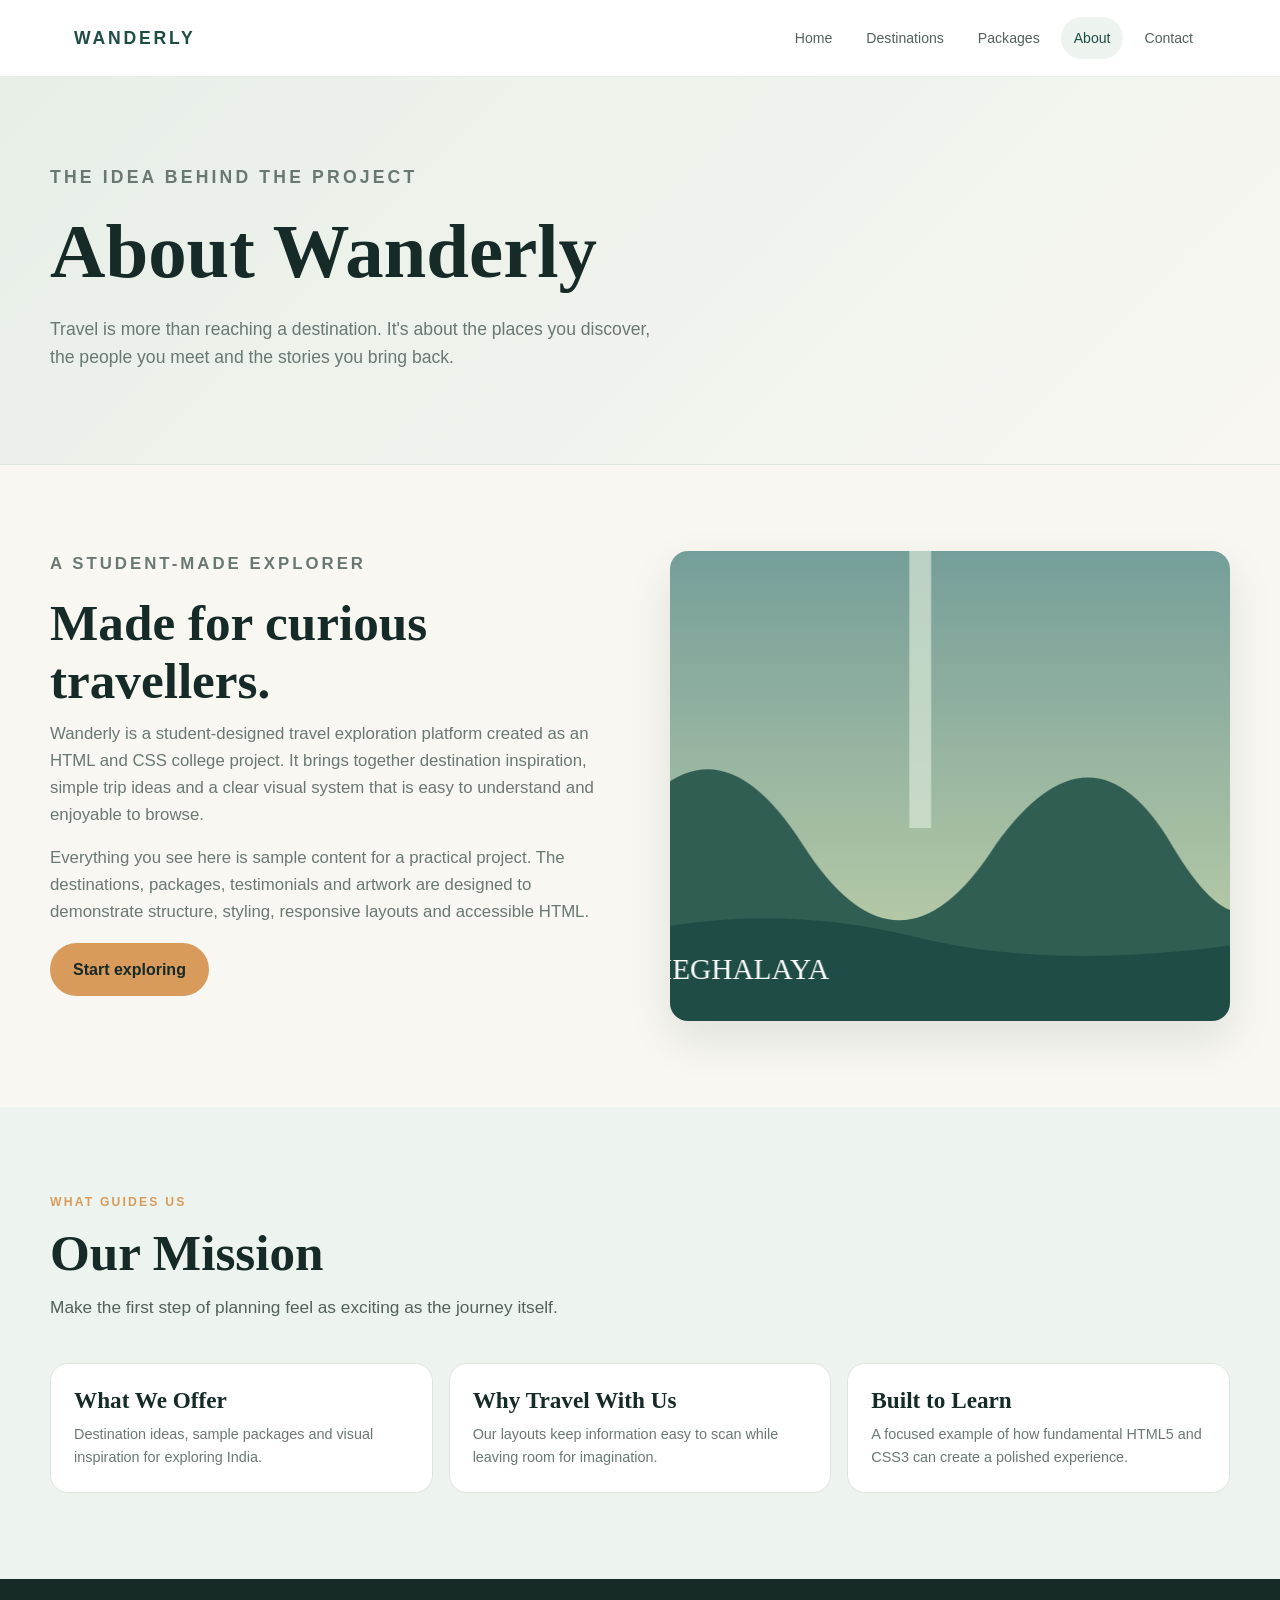
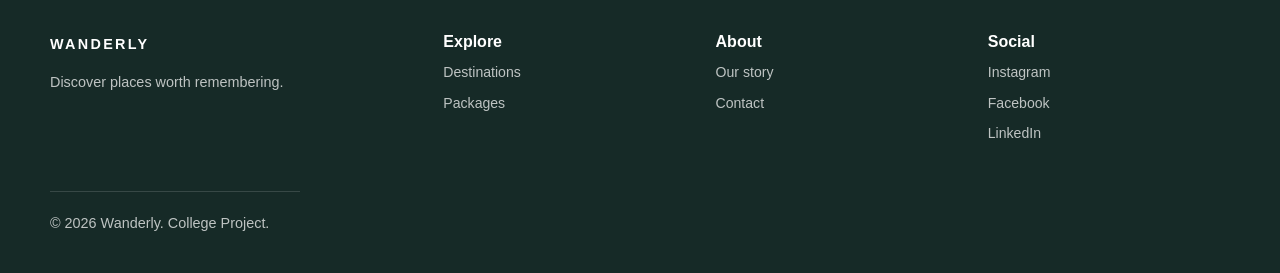
==== about.html @ ec9c9dff "Add Wanderly travel website" ====
<!DOCTYPE html>
<html lang="en">
<head><meta charset="UTF-8"><meta name="viewport" content="width=device-width, initial-scale=1.0"><meta name="description" content="Learn about the student-designed Wanderly travel exploration project."><title>About Wanderly | Wanderly</title><link rel="stylesheet" href="css/style.css"></head>
<body>
<header class="site-header"><nav class="navbar" aria-label="Main navigation"><a class="brand" href="index.html">WANDERLY</a><ul class="nav-links"><li><a href="index.html">Home</a></li><li><a href="destinations.html">Destinations</a></li><li><a href="packages.html">Packages</a></li><li><a class="active" href="about.html">About</a></li><li><a href="contact.html">Contact</a></li></ul></nav></header>
<main><section class="page-banner"><div class="container"><p class="eyebrow">The idea behind the project</p><h1>About Wanderly</h1><p>Travel is more than reaching a destination. It's about the places you discover, the people you meet and the stories you bring back.</p></div></section>
<section class="section"><div class="container about-grid"><div class="story-copy"><p class="eyebrow">A student-made explorer</p><h2>Made for curious travellers.</h2><p>Wanderly is a student-designed travel exploration platform created as an HTML and CSS college project. It brings together destination inspiration, simple trip ideas and a clear visual system that is easy to understand and enjoyable to browse.</p><p>Everything you see here is sample content for a practical project. The destinations, packages, testimonials and artwork are designed to demonstrate structure, styling, responsive layouts and accessible HTML.</p><a class="button" href="destinations.html">Start exploring</a></div><div class="about-image" role="img" aria-label="Illustrated placeholder artwork of a green mountain landscape"></div></div></section>
<section class="section" style="background:#edf3ee"><div class="container"><div class="section-heading"><p class="eyebrow">What guides us</p><h2>Our Mission</h2><p class="lead">Make the first step of planning feel as exciting as the journey itself.</p></div><div class="simple-cards"><article class="simple-card"><h3>What We Offer</h3><p>Destination ideas, sample packages and visual inspiration for exploring India.</p></article><article class="simple-card"><h3>Why Travel With Us</h3><p>Our layouts keep information easy to scan while leaving room for imagination.</p></article><article class="simple-card"><h3>Built to Learn</h3><p>A focused example of how fundamental HTML5 and CSS3 can create a polished experience.</p></article></div></div></section>
</main>
<footer class="site-footer"><div class="container"><div class="footer-grid"><div><p class="footer-brand">WANDERLY</p><p>Discover places worth remembering.</p></div><div><h3>Explore</h3><ul><li><a href="destinations.html">Destinations</a></li><li><a href="packages.html">Packages</a></li></ul></div><div><h3>About</h3><ul><li><a href="about.html">Our story</a></li><li><a href="contact.html">Contact</a></li></ul></div><div><h3>Social</h3><ul><li><a href="#">Instagram</a></li><li><a href="#">Facebook</a></li><li><a href="#">LinkedIn</a></li></ul></div></div><p class="copyright">© 2026 Wanderly. College Project.</p></div></footer>
</body></html>
---- css/style.css ----
:root {
  --primary: #1F4D45;
  --dark: #162A27;
  --accent: #D89B5B;
  --background: #F8F7F2;
  --text: #263330;
  --white: #FFFFFF;
  --muted: #6A7872;
  --line: #DDE4DE;
  --shadow: 0 18px 45px rgba(22, 42, 39, 0.10);
  --radius: 18px;
}

* { box-sizing: border-box; }
html { scroll-behavior: smooth; }
body {
  margin: 0;
  background: var(--background);
  color: var(--text);
  font-family: "Trebuchet MS", Arial, sans-serif;
  line-height: 1.6;
}
a { color: inherit; text-decoration: none; }
img { display: block; max-width: 100%; }
button, input, select, textarea { font: inherit; }
button, .button { cursor: pointer; }
.visually-hidden { position: absolute; width: 1px; height: 1px; padding: 0; margin: -1px; overflow: hidden; clip: rect(0, 0, 0, 0); white-space: nowrap; border: 0; }
:focus-visible { outline: 3px solid var(--accent); outline-offset: 3px; }

.site-header {
  position: relative;
  z-index: 10;
  background: var(--white);
  border-bottom: 1px solid rgba(31, 77, 69, 0.10);
}
.navbar {
  max-width: 1180px;
  min-height: 76px;
  padding: 0 24px;
  margin: auto;
  display: flex;
  align-items: center;
  justify-content: space-between;
  gap: 24px;
}
.brand {
  color: var(--primary);
  font-size: 1.1rem;
  font-weight: bold;
  letter-spacing: .16em;
}
.nav-links { display: flex; align-items: center; gap: 8px; list-style: none; padding: 0; margin: 0; }
.nav-links a { display: block; padding: 10px 13px; color: #53625d; font-size: .88rem; border-radius: 999px; transition: background .2s, color .2s; }
.nav-links a:hover, .nav-links a.active { color: var(--primary); background: #edf3ee; }

.container { width: min(1180px, calc(100% - 48px)); margin: auto; }
.section { padding: 86px 0; }
.section-heading { max-width: 660px; margin-bottom: 34px; }
.eyebrow { color: var(--accent); font-size: .76rem; font-weight: bold; letter-spacing: .18em; text-transform: uppercase; }
h1, h2, h3, p { margin-top: 0; }
h1, h2, h3 { color: var(--dark); font-family: Georgia, "Times New Roman", serif; line-height: 1.12; }
h1 { font-size: clamp(2.6rem, 6vw, 5.5rem); margin-bottom: 20px; }
h2 { font-size: clamp(2rem, 4vw, 3.3rem); margin-bottom: 12px; }
h3 { font-size: 1.45rem; margin-bottom: 10px; }
.lead { color: #52615b; font-size: 1.08rem; }
.muted { color: var(--muted); }
.button { display: inline-block; border: 1px solid transparent; border-radius: 999px; padding: 13px 22px; background: var(--accent); color: var(--dark); font-weight: bold; transition: transform .2s, box-shadow .2s, background .2s; }
.button:hover { transform: translateY(-2px); box-shadow: 0 9px 20px rgba(216, 155, 91, .28); background: #e7ab6a; }
.button.secondary { color: var(--primary); background: transparent; border-color: rgba(31, 77, 69, .28); }
.button.secondary:hover { background: #edf3ee; box-shadow: none; }

.hero {
  min-height: 650px;
  display: flex;
  align-items: center;
  color: var(--white);
  background: linear-gradient(90deg, rgba(12, 35, 31, .84), rgba(12, 35, 31, .28)), url("../images/hero.svg") center/cover;
}
.hero h1, .hero h2 { color: var(--white); max-width: 720px; }
.hero p { max-width: 570px; color: rgba(255,255,255,.84); font-size: 1.15rem; }
.hero .eyebrow { color: #f0c18f; }
.hero-actions { display: flex; align-items: center; flex-wrap: wrap; gap: 12px; margin-top: 30px; }
.hero-actions .secondary { color: var(--white); border-color: rgba(255,255,255,.45); }

.quick-explore { position: relative; margin-top: -48px; z-index: 2; }
.explore-form { display: grid; grid-template-columns: 1.4fr 1fr auto; gap: 12px; padding: 14px; background: var(--white); border-radius: var(--radius); box-shadow: var(--shadow); }
.field, .explore-form label { display: block; }
.field span, .explore-form label span { display: block; margin-bottom: 6px; color: var(--muted); font-size: .78rem; font-weight: bold; }
input, select, textarea { width: 100%; min-height: 48px; padding: 11px 13px; color: var(--text); background: var(--white); border: 1px solid #ccd8d0; border-radius: 10px; }
textarea { min-height: 132px; resize: vertical; }
input:hover, select:hover, textarea:hover { border-color: var(--primary); }
.explore-form .button { align-self: end; min-height: 48px; }

.card-grid { display: grid; grid-template-columns: repeat(3, 1fr); gap: 22px; }
.destination-card, .package-card, .feature-card, .testimonial-card, .contact-card { background: var(--white); border: 1px solid rgba(31,77,69,.08); border-radius: var(--radius); box-shadow: 0 8px 24px rgba(22,42,39,.05); overflow: hidden; transition: transform .25s, box-shadow .25s; }
.destination-card:hover, .package-card:hover { transform: translateY(-7px); box-shadow: var(--shadow); }
.card-image { width: 100%; aspect-ratio: 1.4 / 1; object-fit: cover; transition: transform .35s; }
.destination-card:hover .card-image { transform: scale(1.04); }
.card-body { padding: 21px; }
.card-body h3 { margin-bottom: 5px; }
.card-body p { color: var(--muted); font-size: .93rem; }
.card-meta { display: flex; align-items: center; justify-content: space-between; gap: 12px; margin-top: 18px; }
.category { color: var(--primary); font-size: .76rem; font-weight: bold; letter-spacing: .08em; text-transform: uppercase; }
.text-link { color: var(--primary); font-weight: bold; font-size: .9rem; }
.text-link:hover { color: var(--accent); }

.feature-grid { display: grid; grid-template-columns: repeat(4, 1fr); gap: 16px; }
.feature-card { padding: 26px 22px; }
.feature-icon { width: 42px; height: 42px; display: grid; place-items: center; margin-bottom: 20px; border-radius: 50%; background: #edf3ee; font-size: 1.2rem; }
.feature-card p { color: var(--muted); font-size: .9rem; }

.experience-grid { display: grid; grid-template-columns: 1.4fr 1fr 1fr; grid-template-rows: 230px 230px; gap: 16px; }
.experience-card { position: relative; min-height: 180px; display: flex; align-items: end; padding: 24px; color: var(--white); overflow: hidden; border-radius: var(--radius); background: center/cover; }
.experience-card::before { content: ""; position: absolute; inset: 0; background: linear-gradient(0deg, rgba(12,35,31,.82), rgba(12,35,31,0)); }
.experience-card > div { position: relative; z-index: 1; }
.experience-card h3 { color: var(--white); margin-bottom: 4px; }
.experience-card p { margin-bottom: 0; color: rgba(255,255,255,.8); font-size: .9rem; }
.experience-card:first-child { grid-row: span 2; background-image: url("../images/ladakh.svg"); }
.experience-card:nth-child(2) { background-image: url("../images/goa.svg"); }
.experience-card:nth-child(3) { background-image: url("../images/rajasthan.svg"); }
.experience-card:nth-child(4) { background-image: url("../images/kerala.svg"); }

.gallery-grid { display: grid; grid-template-columns: 1.2fr .8fr .8fr; grid-auto-rows: 180px; gap: 14px; }
.gallery-item { overflow: hidden; border-radius: 14px; background: var(--primary); }
.gallery-item img { width: 100%; height: 100%; object-fit: cover; transition: transform .3s; }
.gallery-item:hover img { transform: scale(1.05); }
.gallery-item.tall { grid-row: span 2; }
.gallery-item.wide { grid-column: span 2; }

.testimonial-grid { display: grid; grid-template-columns: repeat(3, 1fr); gap: 20px; }
.testimonial-card { padding: 28px; }
.quote { color: var(--dark); font: 1.15rem/1.45 Georgia, serif; }
.quote-author { margin: 20px 0 0; color: var(--primary); font-size: .85rem; font-weight: bold; }
.newsletter { padding: 58px; color: var(--white); background: var(--primary); border-radius: var(--radius); }
.newsletter h2 { color: var(--white); }
.newsletter p { color: rgba(255,255,255,.76); }
.newsletter-form { display: flex; max-width: 560px; gap: 10px; }
.newsletter-form input { flex: 1; }

.page-banner { padding: 86px 0 75px; background: linear-gradient(135deg, #e7efe7, #f8f7f2); border-bottom: 1px solid var(--line); }
.page-banner h1 { max-width: 780px; font-size: clamp(2.8rem, 6vw, 5rem); }
.page-banner p { max-width: 620px; color: var(--muted); font-size: 1.1rem; }
.destinations-grid { grid-template-columns: repeat(4, 1fr); }

.package-card { padding: 25px; }
.package-top { display: flex; align-items: start; justify-content: space-between; gap: 12px; }
.price { color: var(--primary); font: bold 1.35rem Georgia, serif; white-space: nowrap; }
.duration { color: var(--accent); font-size: .83rem; font-weight: bold; }
.package-card ul { padding-left: 19px; margin: 17px 0 23px; color: var(--muted); font-size: .9rem; }
.package-card li { margin-bottom: 5px; }
.note { padding: 16px 18px; margin-top: 25px; color: #6b4a2e; background: #fbf0e2; border-left: 4px solid var(--accent); border-radius: 8px; font-size: .9rem; }

.detail-hero { min-height: 470px; display: flex; align-items: end; padding: 80px 0; color: var(--white); background: linear-gradient(0deg, rgba(12,35,31,.82), rgba(12,35,31,.08)), center/cover; }
.detail-hero.go { background-image: linear-gradient(0deg, rgba(12,35,31,.82), rgba(12,35,31,.08)), url("../images/goa.svg"); }
.detail-hero.kashmir { background-image: linear-gradient(0deg, rgba(12,35,31,.82), rgba(12,35,31,.08)), url("../images/kashmir.svg"); }
.detail-hero.rajasthan { background-image: linear-gradient(0deg, rgba(12,35,31,.82), rgba(12,35,31,.08)), url("../images/rajasthan.svg"); }
.detail-hero h1 { color: var(--white); margin-bottom: 8px; }
.detail-hero p { max-width: 580px; margin-bottom: 0; font-size: 1.25rem; color: rgba(255,255,255,.86); }
.detail-layout { display: grid; grid-template-columns: 1.35fr .65fr; gap: 60px; align-items: start; }
.detail-section { margin-bottom: 46px; }
.detail-section h2 { font-size: 2.1rem; }
.highlight-grid { display: grid; grid-template-columns: repeat(4, 1fr); gap: 10px; margin: 24px 0 0; }
.highlight { padding: 18px 14px; text-align: center; color: var(--primary); background: #edf3ee; border-radius: 12px; font-weight: bold; font-size: .88rem; }
.place-list { display: grid; grid-template-columns: repeat(2, 1fr); gap: 11px; padding: 0; list-style: none; }
.place-list li { padding: 15px 17px; background: var(--white); border: 1px solid var(--line); border-radius: 10px; }
.itinerary { width: 100%; border-collapse: collapse; background: var(--white); border-radius: 12px; overflow: hidden; box-shadow: 0 8px 25px rgba(22,42,39,.05); }
.itinerary th, .itinerary td { padding: 16px; text-align: left; border-bottom: 1px solid var(--line); vertical-align: top; }
.itinerary th { color: var(--white); background: var(--primary); font-size: .85rem; }
.itinerary tr:last-child td { border-bottom: 0; }
.detail-aside { position: sticky; top: 25px; padding: 25px; background: var(--white); border-radius: var(--radius); box-shadow: var(--shadow); }
.detail-aside h3 { margin-bottom: 14px; }
.detail-aside p { color: var(--muted); font-size: .92rem; }
.detail-aside .button { width: 100%; text-align: center; }

.about-grid, .contact-layout { display: grid; grid-template-columns: 1fr 1fr; gap: 60px; align-items: start; }
.about-image { min-height: 470px; border-radius: var(--radius); background: url("../images/meghalaya.svg") center/cover; box-shadow: var(--shadow); }
.story-copy p { color: var(--muted); font-size: 1.05rem; }
.simple-cards { display: grid; grid-template-columns: repeat(3, 1fr); gap: 16px; margin-top: 42px; }
.simple-card { padding: 23px; background: var(--white); border: 1px solid var(--line); border-radius: var(--radius); }
.simple-card p { margin-bottom: 0; color: var(--muted); font-size: .9rem; }
.contact-card { padding: 30px; }
.contact-card h2 { font-size: 2rem; }
.contact-form { display: grid; grid-template-columns: 1fr 1fr; gap: 18px; }
.contact-form .full { grid-column: 1 / -1; }
.radio-group { display: flex; flex-wrap: wrap; gap: 15px; padding: 11px 0; }
.radio-group label { display: flex; align-items: center; gap: 7px; color: var(--muted); font-size: .9rem; }
.radio-group input { width: auto; min-height: auto; accent-color: var(--primary); }

.site-footer { padding: 54px 0 24px; color: rgba(255,255,255,.72); background: var(--dark); }
.footer-grid { display: grid; grid-template-columns: 1.5fr repeat(3, 1fr); gap: 30px; padding-bottom: 38px; }
.site-footer h3 { color: var(--white); font: bold 1rem "Trebuchet MS", sans-serif; }
.site-footer p { max-width: 250px; font-size: .9rem; }
.site-footer ul { padding: 0; margin: 0; list-style: none; }
.site-footer li { margin-bottom: 8px; font-size: .88rem; }
.site-footer a:hover { color: var(--accent); }
.footer-brand { color: var(--white); font-size: 1.15rem; font-weight: bold; letter-spacing: .16em; }
.copyright { padding-top: 20px; border-top: 1px solid rgba(255,255,255,.14); font-size: .8rem; }

@media (max-width: 960px) {
  .destinations-grid { grid-template-columns: repeat(3, 1fr); }
  .feature-grid { grid-template-columns: repeat(2, 1fr); }
  .detail-layout, .about-grid, .contact-layout { grid-template-columns: 1fr; gap: 35px; }
  .detail-aside { position: static; }
  .about-image { min-height: 350px; order: -1; }
  .footer-grid { grid-template-columns: 1.5fr 1fr 1fr; }
  .footer-grid > :first-child { grid-column: 1 / -1; }
}
@media (max-width: 768px) {
  .navbar { min-height: auto; padding-top: 18px; padding-bottom: 14px; align-items: start; flex-direction: column; gap: 13px; }
  .nav-links { width: 100%; flex-wrap: wrap; gap: 2px; }
  .nav-links a { padding: 7px 10px; font-size: .8rem; }
  .section { padding: 62px 0; }
  .container { width: min(100% - 32px, 600px); }
  .hero { min-height: 580px; }
  .explore-form, .card-grid, .destinations-grid, .testimonial-grid { grid-template-columns: 1fr 1fr; }
  .explore-form { padding: 18px; }
  .explore-form label:first-child { grid-column: 1 / -1; }
  .explore-form .button { width: 100%; }
  .experience-grid { grid-template-columns: 1fr 1fr; grid-template-rows: 210px 180px 180px; }
  .experience-card:first-child { grid-row: span 1; grid-column: 1 / -1; }
  .newsletter { padding: 35px 25px; }
  .newsletter-form { flex-direction: column; }
  .gallery-grid { grid-template-columns: 1fr 1fr; grid-auto-rows: 150px; }
  .gallery-item.tall { grid-row: span 1; }
  .gallery-item.wide { grid-column: span 2; }
  .highlight-grid { grid-template-columns: repeat(2, 1fr); }
  .simple-cards { grid-template-columns: 1fr; }
}
@media (max-width: 520px) {
  .card-grid, .destinations-grid, .testimonial-grid, .feature-grid, .contact-form { grid-template-columns: 1fr; }
  .contact-form .full { grid-column: auto; }
  .explore-form { grid-template-columns: 1fr; }
  .explore-form label:first-child { grid-column: auto; }
  .experience-grid { grid-template-columns: 1fr; grid-template-rows: repeat(4, 190px); }
  .experience-card:first-child { grid-column: auto; }
  .footer-grid { grid-template-columns: 1fr 1fr; }
  .footer-grid > :first-child { grid-column: 1 / -1; }
  .place-list { grid-template-columns: 1fr; }
  .itinerary { font-size: .85rem; }
  .itinerary th, .itinerary td { padding: 11px 9px; }
}
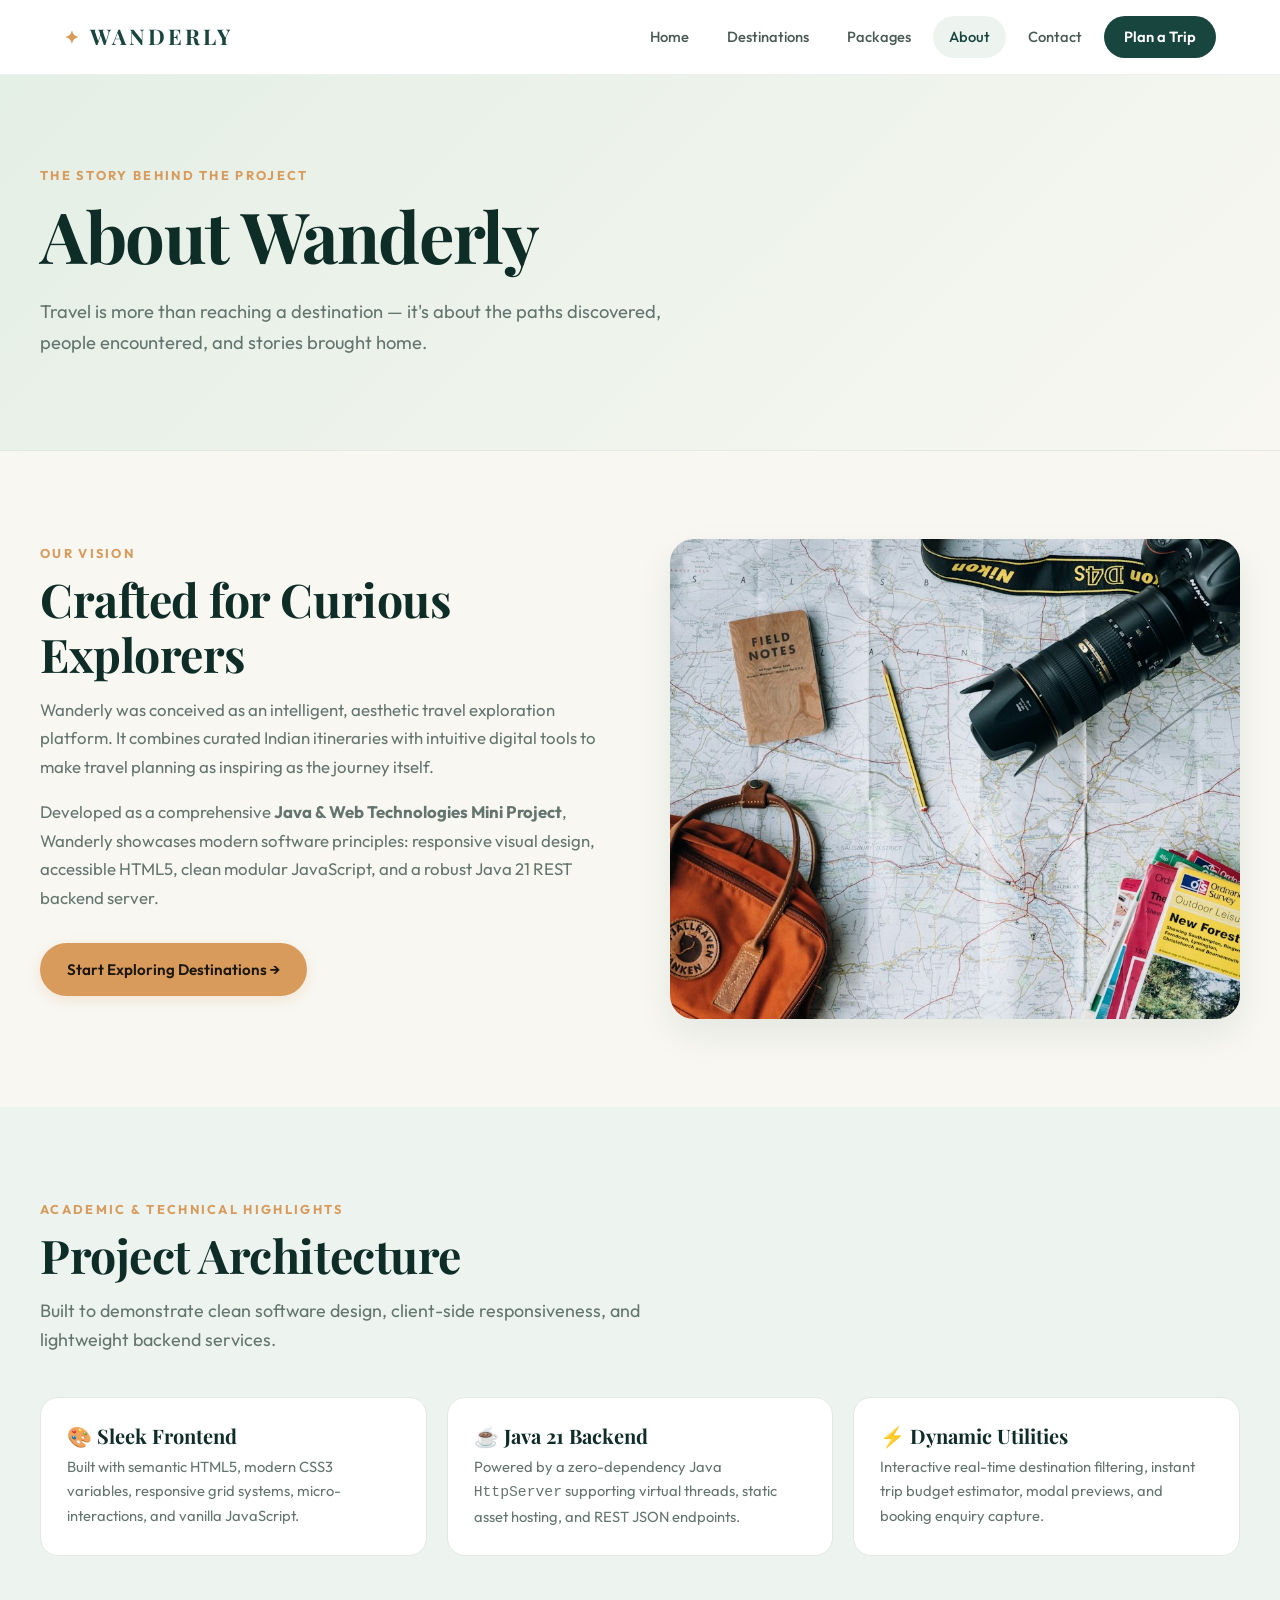
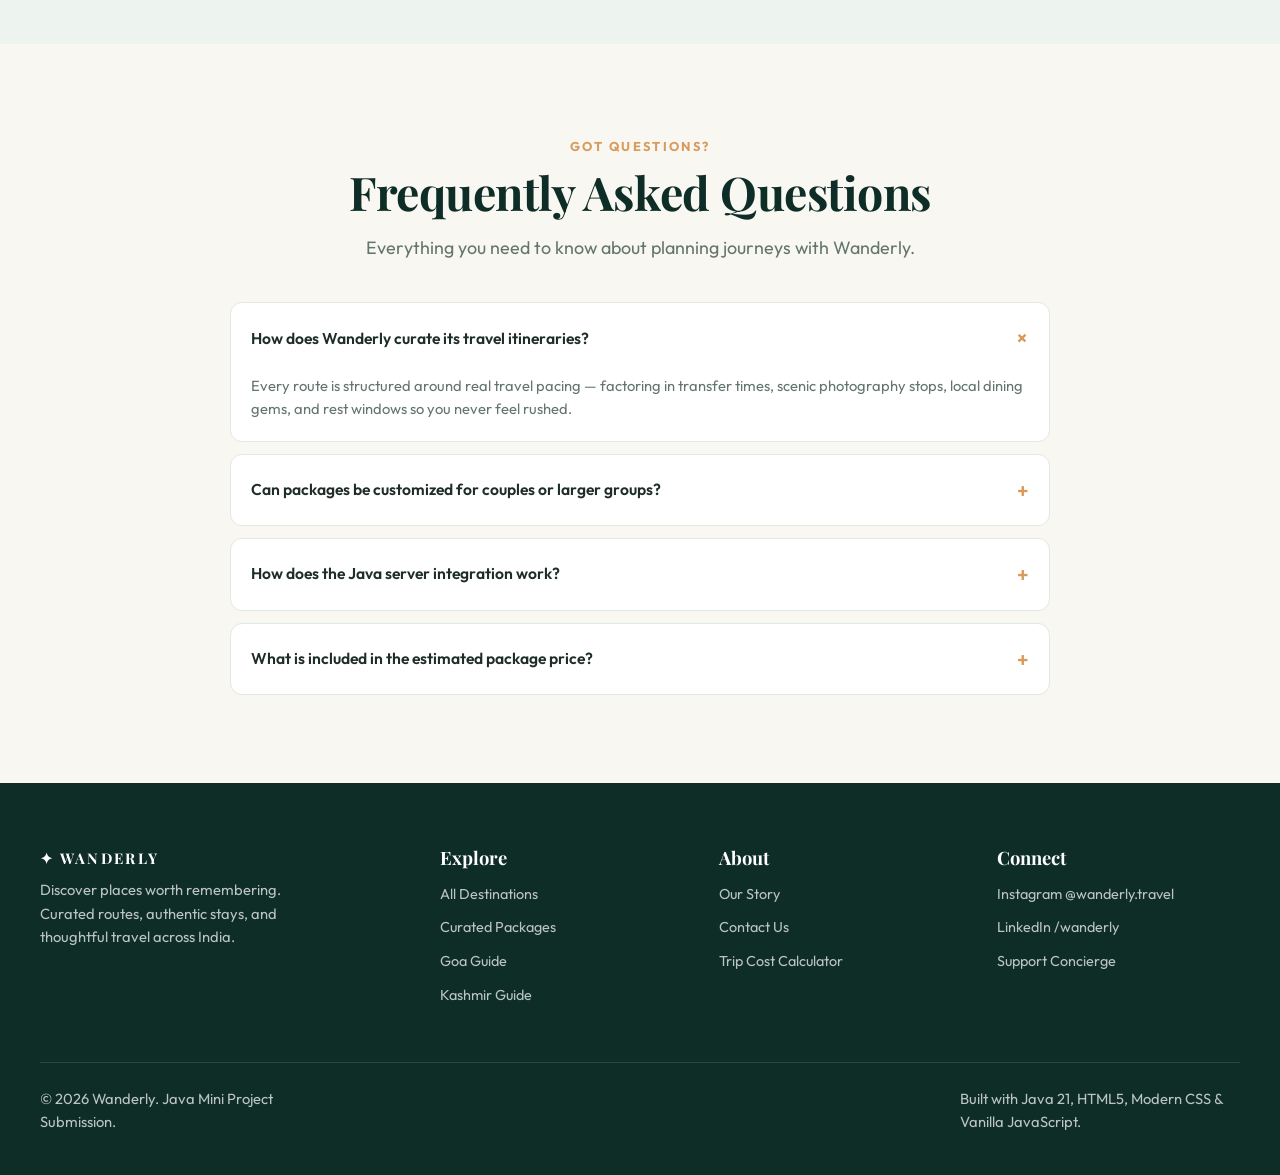
==== commit 4ebccfba: "Enhance Wanderly travel website with high-definition photography, interactive features, responsive m" ====
--- a/about.html
+++ b/about.html
@@ -1,11 +1,164 @@
 <!DOCTYPE html>
 <html lang="en">
-<head><meta charset="UTF-8"><meta name="viewport" content="width=device-width, initial-scale=1.0"><meta name="description" content="Learn about the student-designed Wanderly travel exploration project."><title>About Wanderly | Wanderly</title><link rel="stylesheet" href="css/style.css"></head>
+<head>
+  <meta charset="UTF-8">
+  <meta name="viewport" content="width=device-width, initial-scale=1.0">
+  <meta name="description" content="Learn about Wanderly - an academic Java & Web mini-project created to discover incredible travel journeys.">
+  <title>About Wanderly | Travel Explorer Project</title>
+  <link rel="stylesheet" href="css/style.css">
+  <link rel="icon" href="data:image/svg+xml,<svg xmlns='http://www.w3.org/2000/svg' viewBox='0 0 100 100'><text y='.9em' font-size='90'>🧭</text></svg>">
+</head>
 <body>
-<header class="site-header"><nav class="navbar" aria-label="Main navigation"><a class="brand" href="index.html">WANDERLY</a><ul class="nav-links"><li><a href="index.html">Home</a></li><li><a href="destinations.html">Destinations</a></li><li><a href="packages.html">Packages</a></li><li><a class="active" href="about.html">About</a></li><li><a href="contact.html">Contact</a></li></ul></nav></header>
-<main><section class="page-banner"><div class="container"><p class="eyebrow">The idea behind the project</p><h1>About Wanderly</h1><p>Travel is more than reaching a destination. It's about the places you discover, the people you meet and the stories you bring back.</p></div></section>
-<section class="section"><div class="container about-grid"><div class="story-copy"><p class="eyebrow">A student-made explorer</p><h2>Made for curious travellers.</h2><p>Wanderly is a student-designed travel exploration platform created as an HTML and CSS college project. It brings together destination inspiration, simple trip ideas and a clear visual system that is easy to understand and enjoyable to browse.</p><p>Everything you see here is sample content for a practical project. The destinations, packages, testimonials and artwork are designed to demonstrate structure, styling, responsive layouts and accessible HTML.</p><a class="button" href="destinations.html">Start exploring</a></div><div class="about-image" role="img" aria-label="Illustrated placeholder artwork of a green mountain landscape"></div></div></section>
-<section class="section" style="background:#edf3ee"><div class="container"><div class="section-heading"><p class="eyebrow">What guides us</p><h2>Our Mission</h2><p class="lead">Make the first step of planning feel as exciting as the journey itself.</p></div><div class="simple-cards"><article class="simple-card"><h3>What We Offer</h3><p>Destination ideas, sample packages and visual inspiration for exploring India.</p></article><article class="simple-card"><h3>Why Travel With Us</h3><p>Our layouts keep information easy to scan while leaving room for imagination.</p></article><article class="simple-card"><h3>Built to Learn</h3><p>A focused example of how fundamental HTML5 and CSS3 can create a polished experience.</p></article></div></div></section>
-</main>
-<footer class="site-footer"><div class="container"><div class="footer-grid"><div><p class="footer-brand">WANDERLY</p><p>Discover places worth remembering.</p></div><div><h3>Explore</h3><ul><li><a href="destinations.html">Destinations</a></li><li><a href="packages.html">Packages</a></li></ul></div><div><h3>About</h3><ul><li><a href="about.html">Our story</a></li><li><a href="contact.html">Contact</a></li></ul></div><div><h3>Social</h3><ul><li><a href="#">Instagram</a></li><li><a href="#">Facebook</a></li><li><a href="#">LinkedIn</a></li></ul></div></div><p class="copyright">© 2026 Wanderly. College Project.</p></div></footer>
-</body></html>
+  <!-- Header & Navigation -->
+  <header class="site-header">
+    <nav class="navbar" aria-label="Main navigation">
+      <a class="brand" href="index.html">
+        <span class="brand-icon">✦</span> WANDERLY
+      </a>
+      <button class="nav-toggle" id="navToggle" aria-label="Toggle navigation menu" aria-expanded="false">
+        <span></span><span></span><span></span>
+      </button>
+      <ul class="nav-links">
+        <li><a href="index.html">Home</a></li>
+        <li><a href="destinations.html">Destinations</a></li>
+        <li><a href="packages.html">Packages</a></li>
+        <li><a class="active" href="about.html">About</a></li>
+        <li><a href="contact.html">Contact</a></li>
+        <li><a class="nav-cta" href="contact.html">Plan a Trip</a></li>
+      </ul>
+    </nav>
+  </header>
+
+  <main>
+    <!-- Banner -->
+    <section class="page-banner">
+      <div class="container">
+        <span class="eyebrow">The Story Behind the Project</span>
+        <h1>About Wanderly</h1>
+        <p>Travel is more than reaching a destination — it's about the paths discovered, people encountered, and stories brought home.</p>
+      </div>
+    </section>
+
+    <!-- Story Section -->
+    <section class="section">
+      <div class="container about-grid">
+        <div class="story-copy">
+          <span class="eyebrow">Our Vision</span>
+          <h2>Crafted for Curious Explorers</h2>
+          <p>Wanderly was conceived as an intelligent, aesthetic travel exploration platform. It combines curated Indian itineraries with intuitive digital tools to make travel planning as inspiring as the journey itself.</p>
+          <p>Developed as a comprehensive <strong>Java &amp; Web Technologies Mini Project</strong>, Wanderly showcases modern software principles: responsive visual design, accessible HTML5, clean modular JavaScript, and a robust Java 21 REST backend server.</p>
+          <div style="margin-top: 30px;">
+            <a class="button" href="destinations.html">Start Exploring Destinations &rarr;</a>
+          </div>
+        </div>
+        <div class="about-image" role="img" aria-label="Traveller exploring scenic mountain landscapes"></div>
+      </div>
+    </section>
+
+    <!-- Project Architecture / Academic Overview -->
+    <section class="section" style="background: #edf4f0;">
+      <div class="container">
+        <div class="section-heading">
+          <span class="eyebrow">Academic &amp; Technical Highlights</span>
+          <h2>Project Architecture</h2>
+          <p class="lead">Built to demonstrate clean software design, client-side responsiveness, and lightweight backend services.</p>
+        </div>
+        <div class="simple-cards">
+          <article class="simple-card">
+            <h3>🎨 Sleek Frontend</h3>
+            <p>Built with semantic HTML5, modern CSS3 variables, responsive grid systems, micro-interactions, and vanilla JavaScript.</p>
+          </article>
+          <article class="simple-card">
+            <h3>☕ Java 21 Backend</h3>
+            <p>Powered by a zero-dependency Java <code>HttpServer</code> supporting virtual threads, static asset hosting, and REST JSON endpoints.</p>
+          </article>
+          <article class="simple-card">
+            <h3>⚡ Dynamic Utilities</h3>
+            <p>Interactive real-time destination filtering, instant trip budget estimator, modal previews, and booking enquiry capture.</p>
+          </article>
+        </div>
+      </div>
+    </section>
+
+    <!-- Frequently Asked Questions -->
+    <section class="section">
+      <div class="container" style="max-width: 820px;">
+        <div class="section-heading center">
+          <span class="eyebrow">Got Questions?</span>
+          <h2>Frequently Asked Questions</h2>
+          <p class="lead">Everything you need to know about planning journeys with Wanderly.</p>
+        </div>
+        <div class="faq-list">
+          <div class="faq-item active">
+            <button class="faq-question">How does Wanderly curate its travel itineraries?</button>
+            <div class="faq-answer">
+              Every route is structured around real travel pacing — factoring in transfer times, scenic photography stops, local dining gems, and rest windows so you never feel rushed.
+            </div>
+          </div>
+          <div class="faq-item">
+            <button class="faq-question">Can packages be customized for couples or larger groups?</button>
+            <div class="faq-answer">
+              Yes! Use our interactive Trip Cost Estimator on the Packages page to adjust traveller count and tier, or submit a request on the Contact page for tailored day plans.
+            </div>
+          </div>
+          <div class="faq-item">
+            <button class="faq-question">How does the Java server integration work?</button>
+            <div class="faq-answer">
+              The project includes <code>WanderlyServer.java</code> which runs natively with Java 21, serving the frontend and handling API routes such as <code>/api/destinations</code> and <code>/api/contact</code>.
+            </div>
+          </div>
+          <div class="faq-item">
+            <button class="faq-question">What is included in the estimated package price?</button>
+            <div class="faq-answer">
+              Standard estimates cover handpicked accommodations, dedicated AC transfers, daily breakfasts, sightseeing permits, and 24/7 road concierge support.
+            </div>
+          </div>
+        </div>
+      </div>
+    </section>
+  </main>
+
+  <!-- Site Footer -->
+  <footer class="site-footer">
+    <div class="container">
+      <div class="footer-grid">
+        <div>
+          <p class="footer-brand">✦ WANDERLY</p>
+          <p>Discover places worth remembering. Curated routes, authentic stays, and thoughtful travel across India.</p>
+        </div>
+        <div>
+          <h3>Explore</h3>
+          <ul>
+            <li><a href="destinations.html">All Destinations</a></li>
+            <li><a href="packages.html">Curated Packages</a></li>
+            <li><a href="destination-goa.html">Goa Guide</a></li>
+            <li><a href="destination-kashmir.html">Kashmir Guide</a></li>
+          </ul>
+        </div>
+        <div>
+          <h3>About</h3>
+          <ul>
+            <li><a href="about.html">Our Story</a></li>
+            <li><a href="contact.html">Contact Us</a></li>
+            <li><a href="packages.html#tripCalculator">Trip Cost Calculator</a></li>
+          </ul>
+        </div>
+        <div>
+          <h3>Connect</h3>
+          <ul>
+            <li><a href="#">Instagram @wanderly.travel</a></li>
+            <li><a href="#">LinkedIn /wanderly</a></li>
+            <li><a href="contact.html">Support Concierge</a></li>
+          </ul>
+        </div>
+      </div>
+      <div class="copyright">
+        <p>&copy; 2026 Wanderly. Java Mini Project Submission.</p>
+        <p>Built with Java 21, HTML5, Modern CSS &amp; Vanilla JavaScript.</p>
+      </div>
+    </div>
+  </footer>
+
+  <script src="js/main.js"></script>
+</body>
+</html>
--- a/css/style.css
+++ b/css/style.css
@@ -1,241 +1,1990 @@
+/* ==========================================================================
+   Wanderly Travel Platform - Core Design System & Stylesheet
+   Theme: Elegant Earthy Modern (Deep Forest Green, Warm Sand, Golden Amber)
+   ========================================================================== */
+
+@import url('https://fonts.googleapis.com/css2?family=Outfit:wght@300;400;500;600;700&family=Playfair+Display:ital,wght@0,500;0,600;0,700;1,400;1,600&display=swap');
+
 :root {
-  --primary: #1F4D45;
-  --dark: #162A27;
-  --accent: #D89B5B;
-  --background: #F8F7F2;
-  --text: #263330;
-  --white: #FFFFFF;
-  --muted: #6A7872;
-  --line: #DDE4DE;
-  --shadow: 0 18px 45px rgba(22, 42, 39, 0.10);
+  --primary: #18463e;
+  --primary-light: #266156;
+  --primary-dark: #0f2d27;
+  --primary-subtle: #edf4f0;
+  --accent: #d89b5b;
+  --accent-hover: #c58645;
+  --accent-light: #fbeee1;
+  --background: #f8f7f2;
+  --surface: #ffffff;
+  --text: #1f2d29;
+  --text-muted: #64756f;
+  --white: #ffffff;
+  --line: #e2e8e3;
+  --line-subtle: rgba(24, 70, 62, 0.08);
+  --shadow-sm: 0 4px 14px rgba(15, 45, 39, 0.05);
+  --shadow: 0 16px 36px rgba(15, 45, 39, 0.08);
+  --shadow-hover: 0 22px 50px rgba(15, 45, 39, 0.14);
+  --radius-sm: 10px;
   --radius: 18px;
-}
-
-* { box-sizing: border-box; }
-html { scroll-behavior: smooth; }
+  --radius-lg: 24px;
+  --transition: all 0.28s cubic-bezier(0.2, 0.8, 0.2, 1);
+}
+
+/* Base & Reset */
+* {
+  box-sizing: border-box;
+}
+
+html {
+  scroll-behavior: smooth;
+  font-size: 16px;
+}
+
 body {
   margin: 0;
   background: var(--background);
   color: var(--text);
-  font-family: "Trebuchet MS", Arial, sans-serif;
-  line-height: 1.6;
-}
-a { color: inherit; text-decoration: none; }
-img { display: block; max-width: 100%; }
-button, input, select, textarea { font: inherit; }
-button, .button { cursor: pointer; }
-.visually-hidden { position: absolute; width: 1px; height: 1px; padding: 0; margin: -1px; overflow: hidden; clip: rect(0, 0, 0, 0); white-space: nowrap; border: 0; }
-:focus-visible { outline: 3px solid var(--accent); outline-offset: 3px; }
-
+  font-family: 'Outfit', -apple-system, BlinkMacSystemFont, 'Segoe UI', Roboto, sans-serif;
+  line-height: 1.65;
+  -webkit-font-smoothing: antialiased;
+}
+
+a {
+  color: inherit;
+  text-decoration: none;
+  transition: var(--transition);
+}
+
+img {
+  display: block;
+  max-width: 100%;
+  height: auto;
+}
+
+button, input, select, textarea {
+  font: inherit;
+}
+
+button, .button {
+  cursor: pointer;
+}
+
+.visually-hidden {
+  position: absolute;
+  width: 1px;
+  height: 1px;
+  padding: 0;
+  margin: -1px;
+  overflow: hidden;
+  clip: rect(0, 0, 0, 0);
+  white-space: nowrap;
+  border: 0;
+}
+
+:focus-visible {
+  outline: 3px solid var(--accent);
+  outline-offset: 3px;
+}
+
+/* Reading Progress Bar */
+.scroll-progress-bar {
+  position: fixed;
+  top: 0;
+  left: 0;
+  height: 3px;
+  width: 0%;
+  background: linear-gradient(90deg, var(--accent), #ffbf75);
+  z-index: 1000;
+  transition: width 0.1s ease-out;
+}
+
+/* Site Header & Navbar */
 .site-header {
-  position: relative;
-  z-index: 10;
-  background: var(--white);
-  border-bottom: 1px solid rgba(31, 77, 69, 0.10);
-}
+  position: sticky;
+  top: 0;
+  z-index: 100;
+  background: rgba(255, 255, 255, 0.94);
+  backdrop-filter: blur(12px);
+  -webkit-backdrop-filter: blur(12px);
+  border-bottom: 1px solid var(--line-subtle);
+  transition: var(--transition);
+}
+
+.site-header.scrolled {
+  box-shadow: 0 10px 30px rgba(15, 45, 39, 0.08);
+  background: rgba(255, 255, 255, 0.98);
+}
+
 .navbar {
-  max-width: 1180px;
-  min-height: 76px;
+  max-width: 1200px;
+  min-height: 74px;
   padding: 0 24px;
   margin: auto;
   display: flex;
   align-items: center;
   justify-content: space-between;
+  gap: 20px;
+}
+
+.brand {
+  display: inline-flex;
+  align-items: center;
+  gap: 8px;
+  color: var(--primary);
+  font-family: 'Playfair Display', Georgia, serif;
+  font-size: 1.35rem;
+  font-weight: 700;
+  letter-spacing: 0.14em;
+}
+
+.brand-icon {
+  color: var(--accent);
+  font-size: 1.1rem;
+}
+
+.nav-links {
+  display: flex;
+  align-items: center;
+  gap: 6px;
+  list-style: none;
+  padding: 0;
+  margin: 0;
+}
+
+.nav-links a {
+  display: block;
+  padding: 9px 16px;
+  color: #495a54;
+  font-size: 0.92rem;
+  font-weight: 500;
+  border-radius: 999px;
+  transition: var(--transition);
+}
+
+.nav-links a:hover,
+.nav-links a.active {
+  color: var(--primary);
+  background: var(--primary-subtle);
+}
+
+.nav-cta {
+  background: var(--primary) !important;
+  color: var(--white) !important;
+  font-weight: 600 !important;
+  padding: 9px 20px !important;
+}
+
+.nav-cta:hover {
+  background: var(--primary-light) !important;
+  transform: translateY(-1px);
+}
+
+/* Mobile Nav Toggle */
+.nav-toggle {
+  display: none;
+  background: transparent;
+  border: none;
+  width: 40px;
+  height: 40px;
+  padding: 6px;
+  flex-direction: column;
+  justify-content: space-around;
+  border-radius: 8px;
+}
+
+.nav-toggle span {
+  display: block;
+  height: 2.5px;
+  width: 100%;
+  background: var(--primary);
+  border-radius: 4px;
+  transition: var(--transition);
+}
+
+/* Container & Typography */
+.container {
+  width: min(1200px, calc(100% - 48px));
+  margin: auto;
+}
+
+.section {
+  padding: 88px 0;
+}
+
+.section-heading {
+  max-width: 680px;
+  margin-bottom: 40px;
+}
+
+.section-heading.center {
+  text-align: center;
+  margin-left: auto;
+  margin-right: auto;
+}
+
+.eyebrow {
+  color: var(--accent);
+  font-size: 0.8rem;
+  font-weight: 700;
+  letter-spacing: 0.18em;
+  text-transform: uppercase;
+  margin-bottom: 8px;
+  display: inline-block;
+}
+
+h1, h2, h3, h4, p {
+  margin-top: 0;
+}
+
+h1, h2, h3, h4 {
+  color: var(--primary-dark);
+  font-family: 'Playfair Display', Georgia, serif;
+  line-height: 1.18;
+  font-weight: 700;
+}
+
+h1 {
+  font-size: clamp(2.5rem, 5.5vw, 4.4rem);
+  margin-bottom: 20px;
+  letter-spacing: -0.02em;
+}
+
+h2 {
+  font-size: clamp(2rem, 3.8vw, 2.9rem);
+  margin-bottom: 14px;
+  letter-spacing: -0.01em;
+}
+
+h3 {
+  font-size: 1.4rem;
+  margin-bottom: 8px;
+}
+
+.lead {
+  color: var(--text-muted);
+  font-size: 1.12rem;
+  line-height: 1.6;
+}
+
+.muted {
+  color: var(--text-muted);
+}
+
+/* Buttons */
+.button {
+  display: inline-flex;
+  align-items: center;
+  justify-content: center;
+  gap: 8px;
+  border: 1px solid transparent;
+  border-radius: 999px;
+  padding: 13px 26px;
+  background: var(--accent);
+  color: #1b1610;
+  font-size: 0.95rem;
+  font-weight: 600;
+  transition: var(--transition);
+  box-shadow: 0 4px 14px rgba(216, 155, 91, 0.2);
+}
+
+.button:hover {
+  transform: translateY(-2px);
+  box-shadow: 0 8px 24px rgba(216, 155, 91, 0.35);
+  background: var(--accent-hover);
+}
+
+.button.secondary {
+  color: var(--primary);
+  background: transparent;
+  border-color: rgba(24, 70, 62, 0.35);
+  box-shadow: none;
+}
+
+.button.secondary:hover {
+  background: var(--primary-subtle);
+  border-color: var(--primary);
+  box-shadow: none;
+}
+
+/* Hero Section */
+.hero {
+  min-height: 640px;
+  display: flex;
+  align-items: center;
+  position: relative;
+  color: var(--white);
+  background: linear-gradient(135deg, rgba(15, 45, 39, 0.88) 0%, rgba(15, 45, 39, 0.45) 100%),
+              url("../images/hero.jpg") center/cover no-repeat;
+  padding: 100px 0 120px;
+}
+
+.hero h1 {
+  color: var(--white);
+  max-width: 760px;
+}
+
+.hero p {
+  max-width: 600px;
+  color: rgba(255, 255, 255, 0.88);
+  font-size: 1.2rem;
+  line-height: 1.6;
+}
+
+.hero .eyebrow {
+  color: #ffcf96;
+  background: rgba(255, 255, 255, 0.12);
+  padding: 4px 14px;
+  border-radius: 999px;
+  backdrop-filter: blur(8px);
+}
+
+.hero-actions {
+  display: flex;
+  align-items: center;
+  flex-wrap: wrap;
+  gap: 14px;
+  margin-top: 32px;
+}
+
+.hero-actions .secondary {
+  color: var(--white);
+  border-color: rgba(255, 255, 255, 0.5);
+  background: rgba(255, 255, 255, 0.08);
+  backdrop-filter: blur(6px);
+}
+
+.hero-actions .secondary:hover {
+  background: rgba(255, 255, 255, 0.2);
+  border-color: var(--white);
+}
+
+/* Quick Explore Floating Search Form */
+.quick-explore {
+  position: relative;
+  margin-top: -54px;
+  z-index: 10;
+}
+
+.explore-form {
+  display: grid;
+  grid-template-columns: 1.4fr 1.1fr auto;
+  gap: 16px;
+  padding: 18px 22px;
+  background: var(--surface);
+  border-radius: var(--radius);
+  box-shadow: var(--shadow);
+  border: 1px solid rgba(24, 70, 62, 0.06);
+}
+
+.field, .explore-form label {
+  display: block;
+}
+
+.field span, .explore-form label span {
+  display: block;
+  margin-bottom: 6px;
+  color: var(--text-muted);
+  font-size: 0.82rem;
+  font-weight: 600;
+  text-transform: uppercase;
+  letter-spacing: 0.05em;
+}
+
+input, select, textarea {
+  width: 100%;
+  min-height: 50px;
+  padding: 12px 16px;
+  color: var(--text);
+  background: #fbfbf9;
+  border: 1.5px solid var(--line);
+  border-radius: 12px;
+  transition: var(--transition);
+  font-size: 0.95rem;
+}
+
+input:hover, select:hover, textarea:hover {
+  border-color: #b5c7bf;
+}
+
+input:focus, select:focus, textarea:focus {
+  outline: none;
+  border-color: var(--primary);
+  background: #ffffff;
+  box-shadow: 0 0 0 4px rgba(24, 70, 62, 0.1);
+}
+
+textarea {
+  min-height: 130px;
+  resize: vertical;
+}
+
+.explore-form .button {
+  align-self: end;
+  min-height: 50px;
+  padding: 0 32px;
+}
+
+/* Stats Strip (New High-Trust Component) */
+.stats-strip {
+  background: var(--surface);
+  border-bottom: 1px solid var(--line-subtle);
+  padding: 38px 0;
+}
+
+.stats-grid {
+  display: grid;
+  grid-template-columns: repeat(4, 1fr);
   gap: 24px;
-}
-.brand {
+  text-align: center;
+}
+
+.stat-item {
+  padding: 8px 12px;
+}
+
+.stat-num {
+  display: block;
+  font-family: 'Playfair Display', Georgia, serif;
+  font-size: 2.2rem;
+  font-weight: 700;
   color: var(--primary);
+  line-height: 1;
+  margin-bottom: 6px;
+}
+
+.stat-label {
+  color: var(--text-muted);
+  font-size: 0.88rem;
+  font-weight: 500;
+}
+
+/* Cards & Destinations */
+.card-grid {
+  display: grid;
+  grid-template-columns: repeat(3, 1fr);
+  gap: 26px;
+}
+
+.destination-card, .package-card, .feature-card, .testimonial-card, .contact-card {
+  background: var(--surface);
+  border: 1px solid var(--line-subtle);
+  border-radius: var(--radius);
+  box-shadow: var(--shadow-sm);
+  overflow: hidden;
+  transition: var(--transition);
+}
+
+.destination-card:hover, .package-card:hover {
+  transform: translateY(-8px);
+  box-shadow: var(--shadow-hover);
+  border-color: rgba(24, 70, 62, 0.16);
+}
+
+.card-media-wrap {
+  position: relative;
+  overflow: hidden;
+  aspect-ratio: 1.4 / 1;
+}
+
+.card-image {
+  width: 100%;
+  height: 100%;
+  object-fit: cover;
+  transition: transform 0.6s cubic-bezier(0.2, 0.8, 0.2, 1);
+}
+
+.destination-card:hover .card-image {
+  transform: scale(1.08);
+}
+
+.card-badge {
+  position: absolute;
+  top: 14px;
+  left: 14px;
+  background: rgba(15, 45, 39, 0.85);
+  backdrop-filter: blur(8px);
+  color: var(--white);
+  font-size: 0.75rem;
+  font-weight: 600;
+  letter-spacing: 0.06em;
+  text-transform: uppercase;
+  padding: 5px 12px;
+  border-radius: 999px;
+  z-index: 2;
+}
+
+.card-rating {
+  position: absolute;
+  bottom: 14px;
+  left: 14px;
+  background: rgba(255, 255, 255, 0.92);
+  backdrop-filter: blur(8px);
+  color: var(--primary-dark);
+  font-size: 0.78rem;
+  font-weight: 700;
+  padding: 4px 10px;
+  border-radius: 999px;
+  box-shadow: 0 4px 10px rgba(0,0,0,0.12);
+  z-index: 2;
+}
+
+.wishlist-btn {
+  position: absolute;
+  top: 14px;
+  right: 14px;
+  background: rgba(255, 255, 255, 0.9);
+  backdrop-filter: blur(8px);
+  border: none;
+  width: 36px;
+  height: 36px;
+  border-radius: 50%;
+  display: grid;
+  place-items: center;
   font-size: 1.1rem;
-  font-weight: bold;
-  letter-spacing: .16em;
-}
-.nav-links { display: flex; align-items: center; gap: 8px; list-style: none; padding: 0; margin: 0; }
-.nav-links a { display: block; padding: 10px 13px; color: #53625d; font-size: .88rem; border-radius: 999px; transition: background .2s, color .2s; }
-.nav-links a:hover, .nav-links a.active { color: var(--primary); background: #edf3ee; }
-
-.container { width: min(1180px, calc(100% - 48px)); margin: auto; }
-.section { padding: 86px 0; }
-.section-heading { max-width: 660px; margin-bottom: 34px; }
-.eyebrow { color: var(--accent); font-size: .76rem; font-weight: bold; letter-spacing: .18em; text-transform: uppercase; }
-h1, h2, h3, p { margin-top: 0; }
-h1, h2, h3 { color: var(--dark); font-family: Georgia, "Times New Roman", serif; line-height: 1.12; }
-h1 { font-size: clamp(2.6rem, 6vw, 5.5rem); margin-bottom: 20px; }
-h2 { font-size: clamp(2rem, 4vw, 3.3rem); margin-bottom: 12px; }
-h3 { font-size: 1.45rem; margin-bottom: 10px; }
-.lead { color: #52615b; font-size: 1.08rem; }
-.muted { color: var(--muted); }
-.button { display: inline-block; border: 1px solid transparent; border-radius: 999px; padding: 13px 22px; background: var(--accent); color: var(--dark); font-weight: bold; transition: transform .2s, box-shadow .2s, background .2s; }
-.button:hover { transform: translateY(-2px); box-shadow: 0 9px 20px rgba(216, 155, 91, .28); background: #e7ab6a; }
-.button.secondary { color: var(--primary); background: transparent; border-color: rgba(31, 77, 69, .28); }
-.button.secondary:hover { background: #edf3ee; box-shadow: none; }
-
-.hero {
-  min-height: 650px;
+  color: #7a8a84;
+  transition: var(--transition);
+  z-index: 2;
+}
+
+.wishlist-btn:hover {
+  background: var(--white);
+  color: #e04545;
+  transform: scale(1.1);
+}
+
+.wishlist-btn.active {
+  color: #e04545;
+  background: #fff;
+}
+
+.quick-view-btn {
+  position: absolute;
+  bottom: 14px;
+  right: 14px;
+  background: rgba(15, 45, 39, 0.9);
+  backdrop-filter: blur(8px);
+  border: none;
+  color: var(--white);
+  font-size: 0.78rem;
+  font-weight: 600;
+  padding: 6px 14px;
+  border-radius: 999px;
+  opacity: 0;
+  transform: translateY(8px);
+  transition: var(--transition);
+  z-index: 2;
+}
+
+.destination-card:hover .quick-view-btn {
+  opacity: 1;
+  transform: translateY(0);
+}
+
+.card-body {
+  padding: 22px;
+}
+
+.card-body h3 {
+  margin-bottom: 6px;
+  font-size: 1.35rem;
+}
+
+.card-body p {
+  color: var(--text-muted);
+  font-size: 0.92rem;
+  line-height: 1.55;
+}
+
+.card-meta {
   display: flex;
   align-items: center;
-  color: var(--white);
-  background: linear-gradient(90deg, rgba(12, 35, 31, .84), rgba(12, 35, 31, .28)), url("../images/hero.svg") center/cover;
-}
-.hero h1, .hero h2 { color: var(--white); max-width: 720px; }
-.hero p { max-width: 570px; color: rgba(255,255,255,.84); font-size: 1.15rem; }
-.hero .eyebrow { color: #f0c18f; }
-.hero-actions { display: flex; align-items: center; flex-wrap: wrap; gap: 12px; margin-top: 30px; }
-.hero-actions .secondary { color: var(--white); border-color: rgba(255,255,255,.45); }
-
-.quick-explore { position: relative; margin-top: -48px; z-index: 2; }
-.explore-form { display: grid; grid-template-columns: 1.4fr 1fr auto; gap: 12px; padding: 14px; background: var(--white); border-radius: var(--radius); box-shadow: var(--shadow); }
-.field, .explore-form label { display: block; }
-.field span, .explore-form label span { display: block; margin-bottom: 6px; color: var(--muted); font-size: .78rem; font-weight: bold; }
-input, select, textarea { width: 100%; min-height: 48px; padding: 11px 13px; color: var(--text); background: var(--white); border: 1px solid #ccd8d0; border-radius: 10px; }
-textarea { min-height: 132px; resize: vertical; }
-input:hover, select:hover, textarea:hover { border-color: var(--primary); }
-.explore-form .button { align-self: end; min-height: 48px; }
-
-.card-grid { display: grid; grid-template-columns: repeat(3, 1fr); gap: 22px; }
-.destination-card, .package-card, .feature-card, .testimonial-card, .contact-card { background: var(--white); border: 1px solid rgba(31,77,69,.08); border-radius: var(--radius); box-shadow: 0 8px 24px rgba(22,42,39,.05); overflow: hidden; transition: transform .25s, box-shadow .25s; }
-.destination-card:hover, .package-card:hover { transform: translateY(-7px); box-shadow: var(--shadow); }
-.card-image { width: 100%; aspect-ratio: 1.4 / 1; object-fit: cover; transition: transform .35s; }
-.destination-card:hover .card-image { transform: scale(1.04); }
-.card-body { padding: 21px; }
-.card-body h3 { margin-bottom: 5px; }
-.card-body p { color: var(--muted); font-size: .93rem; }
-.card-meta { display: flex; align-items: center; justify-content: space-between; gap: 12px; margin-top: 18px; }
-.category { color: var(--primary); font-size: .76rem; font-weight: bold; letter-spacing: .08em; text-transform: uppercase; }
-.text-link { color: var(--primary); font-weight: bold; font-size: .9rem; }
-.text-link:hover { color: var(--accent); }
-
-.feature-grid { display: grid; grid-template-columns: repeat(4, 1fr); gap: 16px; }
-.feature-card { padding: 26px 22px; }
-.feature-icon { width: 42px; height: 42px; display: grid; place-items: center; margin-bottom: 20px; border-radius: 50%; background: #edf3ee; font-size: 1.2rem; }
-.feature-card p { color: var(--muted); font-size: .9rem; }
-
-.experience-grid { display: grid; grid-template-columns: 1.4fr 1fr 1fr; grid-template-rows: 230px 230px; gap: 16px; }
-.experience-card { position: relative; min-height: 180px; display: flex; align-items: end; padding: 24px; color: var(--white); overflow: hidden; border-radius: var(--radius); background: center/cover; }
-.experience-card::before { content: ""; position: absolute; inset: 0; background: linear-gradient(0deg, rgba(12,35,31,.82), rgba(12,35,31,0)); }
-.experience-card > div { position: relative; z-index: 1; }
-.experience-card h3 { color: var(--white); margin-bottom: 4px; }
-.experience-card p { margin-bottom: 0; color: rgba(255,255,255,.8); font-size: .9rem; }
-.experience-card:first-child { grid-row: span 2; background-image: url("../images/ladakh.svg"); }
-.experience-card:nth-child(2) { background-image: url("../images/goa.svg"); }
-.experience-card:nth-child(3) { background-image: url("../images/rajasthan.svg"); }
-.experience-card:nth-child(4) { background-image: url("../images/kerala.svg"); }
-
-.gallery-grid { display: grid; grid-template-columns: 1.2fr .8fr .8fr; grid-auto-rows: 180px; gap: 14px; }
-.gallery-item { overflow: hidden; border-radius: 14px; background: var(--primary); }
-.gallery-item img { width: 100%; height: 100%; object-fit: cover; transition: transform .3s; }
-.gallery-item:hover img { transform: scale(1.05); }
-.gallery-item.tall { grid-row: span 2; }
-.gallery-item.wide { grid-column: span 2; }
-
-.testimonial-grid { display: grid; grid-template-columns: repeat(3, 1fr); gap: 20px; }
-.testimonial-card { padding: 28px; }
-.quote { color: var(--dark); font: 1.15rem/1.45 Georgia, serif; }
-.quote-author { margin: 20px 0 0; color: var(--primary); font-size: .85rem; font-weight: bold; }
-.newsletter { padding: 58px; color: var(--white); background: var(--primary); border-radius: var(--radius); }
-.newsletter h2 { color: var(--white); }
-.newsletter p { color: rgba(255,255,255,.76); }
-.newsletter-form { display: flex; max-width: 560px; gap: 10px; }
-.newsletter-form input { flex: 1; }
-
-.page-banner { padding: 86px 0 75px; background: linear-gradient(135deg, #e7efe7, #f8f7f2); border-bottom: 1px solid var(--line); }
-.page-banner h1 { max-width: 780px; font-size: clamp(2.8rem, 6vw, 5rem); }
-.page-banner p { max-width: 620px; color: var(--muted); font-size: 1.1rem; }
-.destinations-grid { grid-template-columns: repeat(4, 1fr); }
-
-.package-card { padding: 25px; }
-.package-top { display: flex; align-items: start; justify-content: space-between; gap: 12px; }
-.price { color: var(--primary); font: bold 1.35rem Georgia, serif; white-space: nowrap; }
-.duration { color: var(--accent); font-size: .83rem; font-weight: bold; }
-.package-card ul { padding-left: 19px; margin: 17px 0 23px; color: var(--muted); font-size: .9rem; }
-.package-card li { margin-bottom: 5px; }
-.note { padding: 16px 18px; margin-top: 25px; color: #6b4a2e; background: #fbf0e2; border-left: 4px solid var(--accent); border-radius: 8px; font-size: .9rem; }
-
-.detail-hero { min-height: 470px; display: flex; align-items: end; padding: 80px 0; color: var(--white); background: linear-gradient(0deg, rgba(12,35,31,.82), rgba(12,35,31,.08)), center/cover; }
-.detail-hero.go { background-image: linear-gradient(0deg, rgba(12,35,31,.82), rgba(12,35,31,.08)), url("../images/goa.svg"); }
-.detail-hero.kashmir { background-image: linear-gradient(0deg, rgba(12,35,31,.82), rgba(12,35,31,.08)), url("../images/kashmir.svg"); }
-.detail-hero.rajasthan { background-image: linear-gradient(0deg, rgba(12,35,31,.82), rgba(12,35,31,.08)), url("../images/rajasthan.svg"); }
-.detail-hero h1 { color: var(--white); margin-bottom: 8px; }
-.detail-hero p { max-width: 580px; margin-bottom: 0; font-size: 1.25rem; color: rgba(255,255,255,.86); }
-.detail-layout { display: grid; grid-template-columns: 1.35fr .65fr; gap: 60px; align-items: start; }
-.detail-section { margin-bottom: 46px; }
-.detail-section h2 { font-size: 2.1rem; }
-.highlight-grid { display: grid; grid-template-columns: repeat(4, 1fr); gap: 10px; margin: 24px 0 0; }
-.highlight { padding: 18px 14px; text-align: center; color: var(--primary); background: #edf3ee; border-radius: 12px; font-weight: bold; font-size: .88rem; }
-.place-list { display: grid; grid-template-columns: repeat(2, 1fr); gap: 11px; padding: 0; list-style: none; }
-.place-list li { padding: 15px 17px; background: var(--white); border: 1px solid var(--line); border-radius: 10px; }
-.itinerary { width: 100%; border-collapse: collapse; background: var(--white); border-radius: 12px; overflow: hidden; box-shadow: 0 8px 25px rgba(22,42,39,.05); }
-.itinerary th, .itinerary td { padding: 16px; text-align: left; border-bottom: 1px solid var(--line); vertical-align: top; }
-.itinerary th { color: var(--white); background: var(--primary); font-size: .85rem; }
-.itinerary tr:last-child td { border-bottom: 0; }
-.detail-aside { position: sticky; top: 25px; padding: 25px; background: var(--white); border-radius: var(--radius); box-shadow: var(--shadow); }
-.detail-aside h3 { margin-bottom: 14px; }
-.detail-aside p { color: var(--muted); font-size: .92rem; }
-.detail-aside .button { width: 100%; text-align: center; }
-
-.about-grid, .contact-layout { display: grid; grid-template-columns: 1fr 1fr; gap: 60px; align-items: start; }
-.about-image { min-height: 470px; border-radius: var(--radius); background: url("../images/meghalaya.svg") center/cover; box-shadow: var(--shadow); }
-.story-copy p { color: var(--muted); font-size: 1.05rem; }
-.simple-cards { display: grid; grid-template-columns: repeat(3, 1fr); gap: 16px; margin-top: 42px; }
-.simple-card { padding: 23px; background: var(--white); border: 1px solid var(--line); border-radius: var(--radius); }
-.simple-card p { margin-bottom: 0; color: var(--muted); font-size: .9rem; }
-.contact-card { padding: 30px; }
-.contact-card h2 { font-size: 2rem; }
-.contact-form { display: grid; grid-template-columns: 1fr 1fr; gap: 18px; }
-.contact-form .full { grid-column: 1 / -1; }
-.radio-group { display: flex; flex-wrap: wrap; gap: 15px; padding: 11px 0; }
-.radio-group label { display: flex; align-items: center; gap: 7px; color: var(--muted); font-size: .9rem; }
-.radio-group input { width: auto; min-height: auto; accent-color: var(--primary); }
-
-.site-footer { padding: 54px 0 24px; color: rgba(255,255,255,.72); background: var(--dark); }
-.footer-grid { display: grid; grid-template-columns: 1.5fr repeat(3, 1fr); gap: 30px; padding-bottom: 38px; }
-.site-footer h3 { color: var(--white); font: bold 1rem "Trebuchet MS", sans-serif; }
-.site-footer p { max-width: 250px; font-size: .9rem; }
-.site-footer ul { padding: 0; margin: 0; list-style: none; }
-.site-footer li { margin-bottom: 8px; font-size: .88rem; }
-.site-footer a:hover { color: var(--accent); }
-.footer-brand { color: var(--white); font-size: 1.15rem; font-weight: bold; letter-spacing: .16em; }
-.copyright { padding-top: 20px; border-top: 1px solid rgba(255,255,255,.14); font-size: .8rem; }
+  justify-content: space-between;
+  gap: 12px;
+  margin-top: 18px;
+  padding-top: 14px;
+  border-top: 1px solid var(--line-subtle);
+}
+
+.category {
+  color: var(--primary);
+  font-size: 0.78rem;
+  font-weight: 700;
+  letter-spacing: 0.08em;
+  text-transform: uppercase;
+}
+
+.text-link {
+  color: var(--primary);
+  font-weight: 600;
+  font-size: 0.92rem;
+  display: inline-flex;
+  align-items: center;
+  gap: 4px;
+}
+
+.text-link:hover {
+  color: var(--accent);
+  transform: translateX(3px);
+}
+
+/* Feature Grid */
+.feature-grid {
+  display: grid;
+  grid-template-columns: repeat(4, 1fr);
+  gap: 20px;
+}
+
+.feature-card {
+  padding: 30px 24px;
+  background: var(--surface);
+}
+
+.feature-card:hover {
+  transform: translateY(-5px);
+  box-shadow: var(--shadow);
+}
+
+.feature-icon {
+  width: 48px;
+  height: 48px;
+  display: grid;
+  place-items: center;
+  margin-bottom: 20px;
+  border-radius: 12px;
+  background: var(--primary-subtle);
+  color: var(--primary);
+  font-size: 1.35rem;
+  transition: var(--transition);
+}
+
+.feature-card:hover .feature-icon {
+  background: var(--primary);
+  color: var(--white);
+  transform: rotate(5deg);
+}
+
+.feature-card h3 {
+  font-size: 1.25rem;
+}
+
+.feature-card p {
+  color: var(--text-muted);
+  font-size: 0.92rem;
+  margin-bottom: 0;
+}
+
+/* Experience Grid */
+.experience-grid {
+  display: grid;
+  grid-template-columns: 1.4fr 1fr 1fr;
+  grid-template-rows: 230px 230px;
+  gap: 18px;
+}
+
+.experience-card {
+  position: relative;
+  min-height: 180px;
+  display: flex;
+  align-items: end;
+  padding: 26px;
+  color: var(--white);
+  overflow: hidden;
+  border-radius: var(--radius);
+  background: center/cover no-repeat;
+  transition: var(--transition);
+}
+
+.experience-card::before {
+  content: "";
+  position: absolute;
+  inset: 0;
+  background: linear-gradient(0deg, rgba(12, 35, 31, 0.88) 0%, rgba(12, 35, 31, 0.15) 60%, rgba(12, 35, 31, 0) 100%);
+  transition: var(--transition);
+}
+
+.experience-card:hover::before {
+  background: linear-gradient(0deg, rgba(12, 35, 31, 0.94) 0%, rgba(12, 35, 31, 0.3) 100%);
+}
+
+.experience-card > div {
+  position: relative;
+  z-index: 2;
+  transition: var(--transition);
+}
+
+.experience-card:hover > div {
+  transform: translateY(-4px);
+}
+
+.experience-card h3 {
+  color: var(--white);
+  font-size: 1.4rem;
+  margin-bottom: 4px;
+}
+
+.experience-card p {
+  margin-bottom: 0;
+  color: rgba(255, 255, 255, 0.85);
+  font-size: 0.92rem;
+}
+
+.experience-card:first-child {
+  grid-row: span 2;
+  background-image: url("../images/ladakh.jpg");
+}
+
+.experience-card:nth-child(2) {
+  background-image: url("../images/goa.jpg");
+}
+
+.experience-card:nth-child(3) {
+  background-image: url("../images/rajasthan.jpg");
+}
+
+.experience-card:nth-child(4) {
+  background-image: url("../images/kerala.jpg");
+}
+
+/* Gallery Grid */
+.gallery-grid {
+  display: grid;
+  grid-template-columns: 1.2fr 0.8fr 0.8fr;
+  grid-auto-rows: 210px;
+  gap: 16px;
+}
+
+.gallery-item {
+  position: relative;
+  overflow: hidden;
+  border-radius: var(--radius);
+  background: var(--primary);
+}
+
+.gallery-item img {
+  width: 100%;
+  height: 100%;
+  object-fit: cover;
+  transition: transform 0.6s cubic-bezier(0.2, 0.8, 0.2, 1);
+}
+
+.gallery-item:hover img {
+  transform: scale(1.08);
+}
+
+.gallery-item.tall {
+  grid-row: span 2;
+}
+
+.gallery-item.wide {
+  grid-column: span 2;
+}
+
+/* Testimonial Cards */
+.testimonial-grid {
+  display: grid;
+  grid-template-columns: repeat(3, 1fr);
+  gap: 24px;
+}
+
+.testimonial-card {
+  padding: 32px 28px;
+  position: relative;
+  display: flex;
+  flex-direction: column;
+  justify-content: space-between;
+}
+
+.testimonial-stars {
+  color: var(--accent);
+  font-size: 1.1rem;
+  margin-bottom: 14px;
+}
+
+.quote {
+  color: var(--text);
+  font: italic 1.08rem/1.55 'Playfair Display', Georgia, serif;
+  margin-bottom: 22px;
+}
+
+.traveller-info {
+  display: flex;
+  align-items: center;
+  gap: 12px;
+}
+
+.traveller-avatar {
+  width: 44px;
+  height: 44px;
+  border-radius: 50%;
+  background: var(--primary-subtle);
+  color: var(--primary);
+  display: grid;
+  place-items: center;
+  font-weight: 700;
+  font-size: 0.95rem;
+}
+
+.quote-author {
+  margin: 0;
+  color: var(--primary);
+  font-size: 0.9rem;
+  font-weight: 700;
+}
+
+.quote-location {
+  margin: 0;
+  color: var(--text-muted);
+  font-size: 0.8rem;
+}
+
+/* Newsletter Section */
+.newsletter {
+  padding: 64px 48px;
+  color: var(--white);
+  background: linear-gradient(135deg, var(--primary) 0%, var(--primary-dark) 100%);
+  border-radius: var(--radius-lg);
+  box-shadow: var(--shadow);
+  display: flex;
+  flex-direction: column;
+  align-items: center;
+  text-align: center;
+}
+
+.newsletter h2 {
+  color: var(--white);
+  max-width: 600px;
+}
+
+.newsletter p {
+  color: rgba(255, 255, 255, 0.82);
+  max-width: 520px;
+  margin-bottom: 28px;
+}
+
+.newsletter-form {
+  display: flex;
+  width: 100%;
+  max-width: 540px;
+  gap: 10px;
+}
+
+.newsletter-form input {
+  flex: 1;
+  background: rgba(255, 255, 255, 0.12);
+  border: 1px solid rgba(255, 255, 255, 0.25);
+  color: var(--white);
+}
+
+.newsletter-form input::placeholder {
+  color: rgba(255, 255, 255, 0.65);
+}
+
+.newsletter-form input:focus {
+  background: var(--white);
+  color: var(--text);
+}
+
+.newsletter-form .button {
+  flex-shrink: 0;
+}
+
+/* Page Banner */
+.page-banner {
+  padding: 86px 0 74px;
+  background: linear-gradient(135deg, #e4efe6 0%, #f8f7f2 100%);
+  border-bottom: 1px solid var(--line);
+}
+
+.page-banner h1 {
+  max-width: 800px;
+}
+
+.page-banner p {
+  max-width: 640px;
+  color: var(--text-muted);
+  font-size: 1.15rem;
+}
+
+/* Destinations Page Filter Bar */
+.filter-bar {
+  display: flex;
+  align-items: center;
+  justify-content: space-between;
+  flex-wrap: wrap;
+  gap: 16px;
+  margin-bottom: 34px;
+  padding: 16px 20px;
+  background: var(--surface);
+  border-radius: var(--radius);
+  border: 1px solid var(--line-subtle);
+  box-shadow: var(--shadow-sm);
+}
+
+.filter-pills {
+  display: flex;
+  align-items: center;
+  flex-wrap: wrap;
+  gap: 8px;
+}
+
+.filter-pill {
+  border: 1px solid var(--line);
+  background: transparent;
+  color: #4c5d57;
+  padding: 8px 16px;
+  border-radius: 999px;
+  font-size: 0.86rem;
+  font-weight: 500;
+  transition: var(--transition);
+}
+
+.filter-pill:hover,
+.filter-pill.active {
+  background: var(--primary);
+  border-color: var(--primary);
+  color: var(--white);
+}
+
+.filter-search-wrap {
+  position: relative;
+  min-width: 260px;
+}
+
+.filter-search-wrap input {
+  padding-left: 38px;
+  min-height: 42px;
+  font-size: 0.88rem;
+}
+
+.filter-search-icon {
+  position: absolute;
+  left: 14px;
+  top: 50%;
+  transform: translateY(-50%);
+  color: var(--text-muted);
+  pointer-events: none;
+}
+
+.destinations-grid {
+  grid-template-columns: repeat(4, 1fr);
+  gap: 22px;
+}
+
+.empty-state {
+  display: none;
+  text-align: center;
+  padding: 60px 20px;
+  background: var(--surface);
+  border-radius: var(--radius);
+  border: 1px dashed var(--line);
+}
+
+/* Packages Page & Cards */
+.package-card {
+  padding: 28px;
+  display: flex;
+  flex-direction: column;
+  justify-content: space-between;
+}
+
+.package-top {
+  display: flex;
+  align-items: flex-start;
+  justify-content: space-between;
+  gap: 12px;
+  margin-bottom: 12px;
+}
+
+.package-top h3 {
+  font-size: 1.35rem;
+  margin-bottom: 4px;
+}
+
+.price {
+  color: var(--primary);
+  font: 700 1.45rem 'Playfair Display', Georgia, serif;
+  white-space: nowrap;
+}
+
+.duration {
+  color: var(--accent);
+  font-size: 0.84rem;
+  font-weight: 600;
+}
+
+.package-card ul {
+  padding-left: 20px;
+  margin: 18px 0 24px;
+  color: var(--text-muted);
+  font-size: 0.92rem;
+}
+
+.package-card li {
+  margin-bottom: 8px;
+}
+
+.package-card .button {
+  width: 100%;
+  text-align: center;
+}
+
+.note {
+  padding: 18px 20px;
+  margin-top: 36px;
+  color: #6a492d;
+  background: #fbf1e4;
+  border-left: 4px solid var(--accent);
+  border-radius: var(--radius-sm);
+  font-size: 0.92rem;
+}
+
+/* Interactive Trip Cost Calculator (Packages page) */
+.calculator-card {
+  background: var(--surface);
+  border: 1px solid var(--line-subtle);
+  border-radius: var(--radius-lg);
+  box-shadow: var(--shadow);
+  padding: 40px;
+  margin-top: 50px;
+}
+
+.calc-grid {
+  display: grid;
+  grid-template-columns: 1.2fr 0.8fr;
+  gap: 40px;
+  align-items: center;
+}
+
+.calc-inputs {
+  display: flex;
+  flex-direction: column;
+  gap: 20px;
+}
+
+.calc-counter-wrap {
+  display: flex;
+  align-items: center;
+  gap: 12px;
+}
+
+.calc-counter-btn {
+  width: 44px;
+  height: 44px;
+  border: 1px solid var(--line);
+  background: var(--surface);
+  border-radius: 10px;
+  font-size: 1.2rem;
+  font-weight: 700;
+  color: var(--primary);
+  display: grid;
+  place-items: center;
+  transition: var(--transition);
+}
+
+.calc-counter-btn:hover {
+  background: var(--primary-subtle);
+}
+
+.tier-selector {
+  display: grid;
+  grid-template-columns: repeat(3, 1fr);
+  gap: 10px;
+}
+
+.tier-option {
+  position: relative;
+}
+
+.tier-option input {
+  position: absolute;
+  opacity: 0;
+  width: 0;
+  height: 0;
+}
+
+.tier-option label {
+  display: block;
+  padding: 12px 10px;
+  text-align: center;
+  border: 1.5px solid var(--line);
+  border-radius: 12px;
+  font-size: 0.86rem;
+  font-weight: 600;
+  cursor: pointer;
+  transition: var(--transition);
+}
+
+.tier-option input:checked + label {
+  border-color: var(--primary);
+  background: var(--primary-subtle);
+  color: var(--primary);
+}
+
+.calc-result-box {
+  background: linear-gradient(135deg, var(--primary) 0%, var(--primary-dark) 100%);
+  color: var(--white);
+  padding: 36px 30px;
+  border-radius: var(--radius);
+  text-align: center;
+  box-shadow: var(--shadow);
+}
+
+.calc-result-box .eyebrow {
+  color: #ffcf96;
+}
+
+.calc-total-amount {
+  font-family: 'Playfair Display', Georgia, serif;
+  font-size: 2.8rem;
+  font-weight: 700;
+  color: var(--white);
+  margin: 10px 0 4px;
+}
+
+.calc-per-person {
+  color: rgba(255, 255, 255, 0.8);
+  font-size: 0.95rem;
+  margin-bottom: 24px;
+}
+
+.calc-result-box .button {
+  width: 100%;
+}
+
+/* Detail Pages */
+.detail-hero {
+  min-height: 480px;
+  display: flex;
+  align-items: flex-end;
+  padding: 90px 0;
+  position: relative;
+  color: var(--white);
+  background: linear-gradient(0deg, rgba(15, 45, 39, 0.92) 0%, rgba(15, 45, 39, 0.2) 65%), center/cover no-repeat;
+}
+
+.detail-hero.go {
+  background-image: linear-gradient(0deg, rgba(15, 45, 39, 0.92) 0%, rgba(15, 45, 39, 0.2) 65%), url("../images/goa.jpg");
+}
+
+.detail-hero.kashmir {
+  background-image: linear-gradient(0deg, rgba(15, 45, 39, 0.92) 0%, rgba(15, 45, 39, 0.2) 65%), url("../images/kashmir.jpg");
+}
+
+.detail-hero.rajasthan {
+  background-image: linear-gradient(0deg, rgba(15, 45, 39, 0.92) 0%, rgba(15, 45, 39, 0.2) 65%), url("../images/rajasthan.jpg");
+}
+
+.detail-hero h1 {
+  color: var(--white);
+  margin-bottom: 10px;
+}
+
+.detail-hero p {
+  max-width: 600px;
+  margin-bottom: 0;
+  font-size: 1.25rem;
+  color: rgba(255, 255, 255, 0.88);
+}
+
+.detail-layout {
+  display: grid;
+  grid-template-columns: 1.4fr 0.6fr;
+  gap: 50px;
+  align-items: start;
+}
+
+.detail-section {
+  margin-bottom: 48px;
+}
+
+.detail-section h2 {
+  font-size: 2.1rem;
+}
+
+.highlight-grid {
+  display: grid;
+  grid-template-columns: repeat(4, 1fr);
+  gap: 12px;
+  margin: 24px 0 0;
+}
+
+.highlight {
+  padding: 18px 14px;
+  text-align: center;
+  color: var(--primary);
+  background: var(--primary-subtle);
+  border-radius: 12px;
+  font-weight: 600;
+  font-size: 0.88rem;
+  transition: var(--transition);
+}
+
+.highlight:hover {
+  background: var(--primary);
+  color: var(--white);
+}
+
+.place-list {
+  display: grid;
+  grid-template-columns: repeat(2, 1fr);
+  gap: 12px;
+  padding: 0;
+  list-style: none;
+}
+
+.place-list li {
+  padding: 16px 20px;
+  background: var(--surface);
+  border: 1px solid var(--line);
+  border-radius: 12px;
+  font-weight: 500;
+  display: flex;
+  align-items: center;
+  gap: 10px;
+  transition: var(--transition);
+}
+
+.place-list li::before {
+  content: "✦";
+  color: var(--accent);
+}
+
+.place-list li:hover {
+  border-color: var(--primary);
+  transform: translateX(4px);
+}
+
+/* Interactive Itinerary Tabs */
+.itinerary-tabs {
+  display: flex;
+  gap: 8px;
+  margin-bottom: 18px;
+  border-bottom: 1.5px solid var(--line);
+  padding-bottom: 4px;
+}
+
+.itinerary-tab-btn {
+  background: transparent;
+  border: none;
+  padding: 10px 18px;
+  font-size: 0.92rem;
+  font-weight: 600;
+  color: var(--text-muted);
+  border-radius: 8px;
+  transition: var(--transition);
+}
+
+.itinerary-tab-btn.active,
+.itinerary-tab-btn:hover {
+  color: var(--primary);
+  background: var(--primary-subtle);
+}
+
+.itinerary-panel {
+  display: none;
+  background: var(--surface);
+  border: 1px solid var(--line);
+  border-radius: var(--radius);
+  padding: 24px;
+  box-shadow: var(--shadow-sm);
+  animation: fadeIn 0.3s ease;
+}
+
+.itinerary-panel.active {
+  display: block;
+}
+
+.itinerary-panel h4 {
+  color: var(--primary);
+  font-size: 1.15rem;
+  margin-bottom: 8px;
+}
+
+.itinerary-panel p {
+  color: var(--text-muted);
+  margin-bottom: 14px;
+  font-size: 0.95rem;
+}
+
+.itinerary {
+  width: 100%;
+  border-collapse: collapse;
+  background: var(--surface);
+  border-radius: 12px;
+  overflow: hidden;
+  box-shadow: 0 8px 25px rgba(22, 42, 39, 0.05);
+}
+
+.itinerary th, .itinerary td {
+  padding: 16px;
+  text-align: left;
+  border-bottom: 1px solid var(--line);
+  vertical-align: top;
+}
+
+.itinerary th {
+  color: var(--white);
+  background: var(--primary);
+  font-size: 0.88rem;
+  font-weight: 600;
+}
+
+.itinerary tr:last-child td {
+  border-bottom: 0;
+}
+
+.detail-aside {
+  position: sticky;
+  top: 96px;
+  padding: 28px;
+  background: var(--surface);
+  border-radius: var(--radius);
+  box-shadow: var(--shadow);
+  border: 1px solid var(--line-subtle);
+}
+
+.detail-aside h3 {
+  margin-bottom: 12px;
+}
+
+.detail-aside p {
+  color: var(--text-muted);
+  font-size: 0.94rem;
+}
+
+.detail-aside .button {
+  width: 100%;
+  text-align: center;
+}
+
+.detail-fact-grid {
+  display: grid;
+  grid-template-columns: 1fr 1fr;
+  gap: 12px;
+  margin: 20px 0;
+  padding: 16px 0;
+  border-top: 1px solid var(--line);
+  border-bottom: 1px solid var(--line);
+}
+
+.fact-item small {
+  display: block;
+  color: var(--text-muted);
+  font-size: 0.76rem;
+  font-weight: 600;
+  text-transform: uppercase;
+}
+
+.fact-item strong {
+  color: var(--primary);
+  font-size: 0.95rem;
+}
+
+/* About & Contact */
+.about-grid, .contact-layout {
+  display: grid;
+  grid-template-columns: 1fr 1fr;
+  gap: 60px;
+  align-items: start;
+}
+
+.about-image {
+  min-height: 480px;
+  border-radius: var(--radius-lg);
+  background: url("../images/about-hero.jpg") center/cover no-repeat;
+  box-shadow: var(--shadow);
+}
+
+.story-copy p {
+  color: var(--text-muted);
+  font-size: 1.05rem;
+  line-height: 1.7;
+}
+
+.simple-cards {
+  display: grid;
+  grid-template-columns: repeat(3, 1fr);
+  gap: 20px;
+  margin-top: 42px;
+}
+
+.simple-card {
+  padding: 26px;
+  background: var(--surface);
+  border: 1px solid var(--line);
+  border-radius: var(--radius);
+  transition: var(--transition);
+}
+
+.simple-card:hover {
+  transform: translateY(-4px);
+  box-shadow: var(--shadow);
+  border-color: var(--primary);
+}
+
+.simple-card h3 {
+  font-size: 1.25rem;
+}
+
+.simple-card p {
+  margin-bottom: 0;
+  color: var(--text-muted);
+  font-size: 0.92rem;
+}
+
+.contact-card {
+  padding: 36px;
+}
+
+.contact-card h2 {
+  font-size: 2rem;
+}
+
+.contact-form {
+  display: grid;
+  grid-template-columns: 1fr 1fr;
+  gap: 18px;
+}
+
+.contact-form .full {
+  grid-column: 1 / -1;
+}
+
+.radio-group {
+  display: flex;
+  flex-wrap: wrap;
+  gap: 16px;
+  padding: 10px 0;
+}
+
+.radio-group label {
+  display: flex;
+  align-items: center;
+  gap: 8px;
+  color: var(--text-muted);
+  font-size: 0.92rem;
+  cursor: pointer;
+}
+
+.radio-group input {
+  width: auto;
+  min-height: auto;
+  accent-color: var(--primary);
+}
+
+/* FAQ Accordion Component */
+.faq-list {
+  margin-top: 30px;
+  display: flex;
+  flex-direction: column;
+  gap: 12px;
+}
+
+.faq-item {
+  background: var(--surface);
+  border: 1px solid var(--line);
+  border-radius: 12px;
+  overflow: hidden;
+  transition: var(--transition);
+}
+
+.faq-question {
+  width: 100%;
+  background: transparent;
+  border: none;
+  padding: 18px 20px;
+  text-align: left;
+  display: flex;
+  align-items: center;
+  justify-content: space-between;
+  font-weight: 600;
+  font-size: 0.98rem;
+  color: var(--text);
+}
+
+.faq-question::after {
+  content: "+";
+  font-size: 1.3rem;
+  color: var(--accent);
+  transition: transform 0.25s ease;
+}
+
+.faq-item.active .faq-question::after {
+  transform: rotate(45deg);
+}
+
+.faq-answer {
+  max-height: 0;
+  overflow: hidden;
+  padding: 0 20px;
+  color: var(--text-muted);
+  font-size: 0.92rem;
+  line-height: 1.6;
+  transition: max-height 0.35s ease, padding 0.35s ease;
+}
+
+.faq-item.active .faq-answer {
+  max-height: 200px;
+  padding: 0 20px 20px 20px;
+}
+
+/* Site Footer */
+.site-footer {
+  padding: 64px 0 28px;
+  color: rgba(255, 255, 255, 0.72);
+  background: var(--primary-dark);
+}
+
+.footer-grid {
+  display: grid;
+  grid-template-columns: 1.5fr repeat(3, 1fr);
+  gap: 36px;
+  padding-bottom: 44px;
+}
+
+.site-footer h3 {
+  color: var(--white);
+  font-family: 'Playfair Display', Georgia, serif;
+  font-size: 1.15rem;
+  margin-bottom: 14px;
+}
+
+.site-footer p {
+  max-width: 280px;
+  font-size: 0.92rem;
+  line-height: 1.6;
+}
+
+.site-footer ul {
+  padding: 0;
+  margin: 0;
+  list-style: none;
+}
+
+.site-footer li {
+  margin-bottom: 10px;
+  font-size: 0.9rem;
+}
+
+.site-footer a:hover {
+  color: var(--accent);
+  transform: translateX(2px);
+}
+
+.footer-brand {
+  color: var(--white);
+  font-family: 'Playfair Display', Georgia, serif;
+  font-size: 1.3rem;
+  font-weight: 700;
+  letter-spacing: 0.16em;
+  margin-bottom: 8px;
+}
+
+.copyright {
+  padding-top: 24px;
+  border-top: 1px solid rgba(255, 255, 255, 0.12);
+  font-size: 0.85rem;
+  display: flex;
+  align-items: center;
+  justify-content: space-between;
+  flex-wrap: wrap;
+  gap: 12px;
+}
+
+/* Toast Notifications */
+.toast-container {
+  position: fixed;
+  bottom: 24px;
+  right: 24px;
+  display: flex;
+  flex-direction: column;
+  gap: 10px;
+  z-index: 1000;
+  pointer-events: none;
+}
+
+.toast-message {
+  pointer-events: auto;
+  display: flex;
+  align-items: center;
+  gap: 12px;
+  background: rgba(15, 45, 39, 0.95);
+  backdrop-filter: blur(12px);
+  color: var(--white);
+  padding: 14px 20px;
+  border-radius: 14px;
+  box-shadow: 0 12px 36px rgba(0, 0, 0, 0.25);
+  font-size: 0.92rem;
+  border: 1px solid rgba(255, 255, 255, 0.15);
+  opacity: 0;
+  transform: translateY(20px);
+  transition: opacity 0.3s ease, transform 0.3s cubic-bezier(0.2, 0.8, 0.2, 1);
+  max-width: 420px;
+}
+
+.toast-message.visible {
+  opacity: 1;
+  transform: translateY(0);
+}
+
+.toast-icon {
+  color: var(--accent);
+  font-size: 1.1rem;
+}
+
+.toast-text {
+  flex: 1;
+}
+
+.toast-close {
+  background: transparent;
+  border: none;
+  color: rgba(255, 255, 255, 0.6);
+  font-size: 1.2rem;
+  cursor: pointer;
+  padding: 0;
+}
+
+/* Quick View Modal */
+.quick-modal {
+  position: fixed;
+  inset: 0;
+  z-index: 2000;
+  display: grid;
+  place-items: center;
+  opacity: 0;
+  pointer-events: none;
+  transition: opacity 0.3s ease;
+  padding: 20px;
+}
+
+.quick-modal.open {
+  opacity: 1;
+  pointer-events: auto;
+}
+
+.quick-modal-overlay {
+  position: absolute;
+  inset: 0;
+  background: rgba(15, 45, 39, 0.6);
+  backdrop-filter: blur(6px);
+}
+
+.quick-modal-dialog {
+  position: relative;
+  z-index: 2;
+  width: min(840px, 100%);
+  background: var(--surface);
+  border-radius: var(--radius-lg);
+  box-shadow: 0 25px 60px rgba(0, 0, 0, 0.3);
+  overflow: hidden;
+  transform: scale(0.95);
+  transition: transform 0.3s cubic-bezier(0.2, 0.8, 0.2, 1);
+}
+
+.quick-modal.open .quick-modal-dialog {
+  transform: scale(1);
+}
+
+.quick-modal-close {
+  position: absolute;
+  top: 18px;
+  right: 18px;
+  width: 36px;
+  height: 36px;
+  border-radius: 50%;
+  background: rgba(255, 255, 255, 0.9);
+  border: none;
+  font-size: 1.4rem;
+  display: grid;
+  place-items: center;
+  z-index: 10;
+  cursor: pointer;
+  transition: var(--transition);
+}
+
+.quick-modal-close:hover {
+  background: var(--white);
+  transform: scale(1.1);
+}
+
+.modal-card {
+  display: grid;
+  grid-template-columns: 1fr 1fr;
+}
+
+.modal-img-wrap {
+  position: relative;
+  min-height: 360px;
+}
+
+.modal-img-wrap img {
+  width: 100%;
+  height: 100%;
+  object-fit: cover;
+}
+
+.category-badge {
+  position: absolute;
+  top: 18px;
+  left: 18px;
+  background: var(--primary);
+  color: var(--white);
+  font-size: 0.75rem;
+  font-weight: 700;
+  padding: 5px 12px;
+  border-radius: 999px;
+  text-transform: uppercase;
+  letter-spacing: 0.08em;
+}
+
+.modal-info {
+  padding: 34px 30px;
+  display: flex;
+  flex-direction: column;
+  justify-content: center;
+}
+
+.modal-rating {
+  color: var(--accent);
+  font-size: 0.9rem;
+  font-weight: 600;
+  margin-bottom: 8px;
+}
+
+.modal-rating span {
+  color: var(--text-muted);
+  font-size: 0.82rem;
+  margin-left: 6px;
+}
+
+.modal-info h2 {
+  font-size: 1.85rem;
+  margin-bottom: 8px;
+}
+
+.modal-lead {
+  color: var(--text-muted);
+  font-size: 0.95rem;
+  margin-bottom: 20px;
+}
+
+.modal-perks {
+  display: flex;
+  flex-direction: column;
+  gap: 10px;
+  margin-bottom: 26px;
+  padding: 14px;
+  background: var(--background);
+  border-radius: 12px;
+}
+
+.perk-item {
+  font-size: 0.86rem;
+  color: var(--text);
+}
+
+.perk-item span {
+  font-weight: 600;
+  color: var(--primary);
+}
+
+.modal-actions {
+  display: flex;
+  gap: 10px;
+}
+
+.modal-actions .button {
+  flex: 1;
+  text-align: center;
+}
+
+/* Floating Back to Top Button */
+.back-to-top {
+  position: fixed;
+  bottom: 24px;
+  left: 24px;
+  width: 44px;
+  height: 44px;
+  border-radius: 50%;
+  background: var(--surface);
+  border: 1px solid var(--line);
+  color: var(--primary);
+  font-size: 1.2rem;
+  display: grid;
+  place-items: center;
+  box-shadow: var(--shadow);
+  opacity: 0;
+  pointer-events: none;
+  transform: translateY(12px);
+  transition: var(--transition);
+  z-index: 99;
+}
+
+.back-to-top.visible {
+  opacity: 1;
+  pointer-events: auto;
+  transform: translateY(0);
+}
+
+.back-to-top:hover {
+  background: var(--primary);
+  color: var(--white);
+  border-color: var(--primary);
+}
+
+/* Animation utilities */
+@keyframes fadeIn {
+  from { opacity: 0; transform: translateY(6px); }
+  to { opacity: 1; transform: translateY(0); }
+}
+
+.fade-in {
+  animation: fadeIn 0.35s ease forwards;
+}
+
+/* Responsive Media Queries */
+@media (max-width: 1080px) {
+  .destinations-grid {
+    grid-template-columns: repeat(3, 1fr);
+  }
+  .feature-grid {
+    grid-template-columns: repeat(2, 1fr);
+  }
+}
 
 @media (max-width: 960px) {
-  .destinations-grid { grid-template-columns: repeat(3, 1fr); }
-  .feature-grid { grid-template-columns: repeat(2, 1fr); }
-  .detail-layout, .about-grid, .contact-layout { grid-template-columns: 1fr; gap: 35px; }
-  .detail-aside { position: static; }
-  .about-image { min-height: 350px; order: -1; }
-  .footer-grid { grid-template-columns: 1.5fr 1fr 1fr; }
-  .footer-grid > :first-child { grid-column: 1 / -1; }
-}
+  .detail-layout, .about-grid, .contact-layout, .calc-grid, .modal-card {
+    grid-template-columns: 1fr;
+    gap: 36px;
+  }
+  .detail-aside {
+    position: static;
+  }
+  .about-image {
+    min-height: 360px;
+    order: -1;
+  }
+  .modal-img-wrap {
+    min-height: 240px;
+  }
+  .footer-grid {
+    grid-template-columns: 1.5fr 1fr 1fr;
+  }
+  .footer-grid > :first-child {
+    grid-column: 1 / -1;
+  }
+  .stats-grid {
+    grid-template-columns: repeat(2, 1fr);
+    gap: 20px;
+  }
+}
+
 @media (max-width: 768px) {
-  .navbar { min-height: auto; padding-top: 18px; padding-bottom: 14px; align-items: start; flex-direction: column; gap: 13px; }
-  .nav-links { width: 100%; flex-wrap: wrap; gap: 2px; }
-  .nav-links a { padding: 7px 10px; font-size: .8rem; }
-  .section { padding: 62px 0; }
-  .container { width: min(100% - 32px, 600px); }
-  .hero { min-height: 580px; }
-  .explore-form, .card-grid, .destinations-grid, .testimonial-grid { grid-template-columns: 1fr 1fr; }
-  .explore-form { padding: 18px; }
-  .explore-form label:first-child { grid-column: 1 / -1; }
-  .explore-form .button { width: 100%; }
-  .experience-grid { grid-template-columns: 1fr 1fr; grid-template-rows: 210px 180px 180px; }
-  .experience-card:first-child { grid-row: span 1; grid-column: 1 / -1; }
-  .newsletter { padding: 35px 25px; }
-  .newsletter-form { flex-direction: column; }
-  .gallery-grid { grid-template-columns: 1fr 1fr; grid-auto-rows: 150px; }
-  .gallery-item.tall { grid-row: span 1; }
-  .gallery-item.wide { grid-column: span 2; }
-  .highlight-grid { grid-template-columns: repeat(2, 1fr); }
-  .simple-cards { grid-template-columns: 1fr; }
-}
-@media (max-width: 520px) {
-  .card-grid, .destinations-grid, .testimonial-grid, .feature-grid, .contact-form { grid-template-columns: 1fr; }
-  .contact-form .full { grid-column: auto; }
-  .explore-form { grid-template-columns: 1fr; }
-  .explore-form label:first-child { grid-column: auto; }
-  .experience-grid { grid-template-columns: 1fr; grid-template-rows: repeat(4, 190px); }
-  .experience-card:first-child { grid-column: auto; }
-  .footer-grid { grid-template-columns: 1fr 1fr; }
-  .footer-grid > :first-child { grid-column: 1 / -1; }
-  .place-list { grid-template-columns: 1fr; }
-  .itinerary { font-size: .85rem; }
-  .itinerary th, .itinerary td { padding: 11px 9px; }
-}
+  .nav-toggle {
+    display: flex;
+  }
+  .nav-links {
+    position: absolute;
+    top: 74px;
+    left: 0;
+    right: 0;
+    background: var(--surface);
+    flex-direction: column;
+    padding: 20px 24px;
+    border-bottom: 1px solid var(--line);
+    box-shadow: 0 16px 30px rgba(0, 0, 0, 0.08);
+    display: none;
+    gap: 10px;
+  }
+  .nav-links.open {
+    display: flex;
+    animation: fadeIn 0.25s ease;
+  }
+  .nav-links a {
+    width: 100%;
+    padding: 12px 16px;
+  }
+  .section {
+    padding: 64px 0;
+  }
+  .container {
+    width: min(100% - 32px, 620px);
+  }
+  .hero {
+    min-height: 560px;
+    padding: 70px 0 90px;
+  }
+  .explore-form {
+    grid-template-columns: 1fr;
+  }
+  .explore-form .button {
+    width: 100%;
+  }
+  .card-grid, .destinations-grid, .testimonial-grid {
+    grid-template-columns: 1fr 1fr;
+  }
+  .experience-grid {
+    grid-template-columns: 1fr 1fr;
+    grid-template-rows: 210px 180px 180px;
+  }
+  .experience-card:first-child {
+    grid-row: span 1;
+    grid-column: 1 / -1;
+  }
+  .newsletter {
+    padding: 40px 24px;
+  }
+  .newsletter-form {
+    flex-direction: column;
+  }
+  .gallery-grid {
+    grid-template-columns: 1fr 1fr;
+    grid-auto-rows: 160px;
+  }
+  .gallery-item.tall {
+    grid-row: span 1;
+  }
+  .gallery-item.wide {
+    grid-column: span 2;
+  }
+  .highlight-grid {
+    grid-template-columns: repeat(2, 1fr);
+  }
+  .simple-cards {
+    grid-template-columns: 1fr;
+  }
+}
+
+@media (max-width: 540px) {
+  .card-grid, .destinations-grid, .testimonial-grid, .feature-grid, .contact-form, .stats-grid {
+    grid-template-columns: 1fr;
+  }
+  .contact-form .full {
+    grid-column: auto;
+  }
+  .experience-grid {
+    grid-template-columns: 1fr;
+    grid-template-rows: repeat(4, 200px);
+  }
+  .experience-card:first-child {
+    grid-column: auto;
+  }
+  .footer-grid {
+    grid-template-columns: 1fr;
+  }
+  .footer-grid > :first-child {
+    grid-column: auto;
+  }
+  .place-list {
+    grid-template-columns: 1fr;
+  }
+  .itinerary {
+    font-size: 0.85rem;
+  }
+  .itinerary th, .itinerary td {
+    padding: 12px 10px;
+  }
+  .tier-selector {
+    grid-template-columns: 1fr;
+  }
+}
